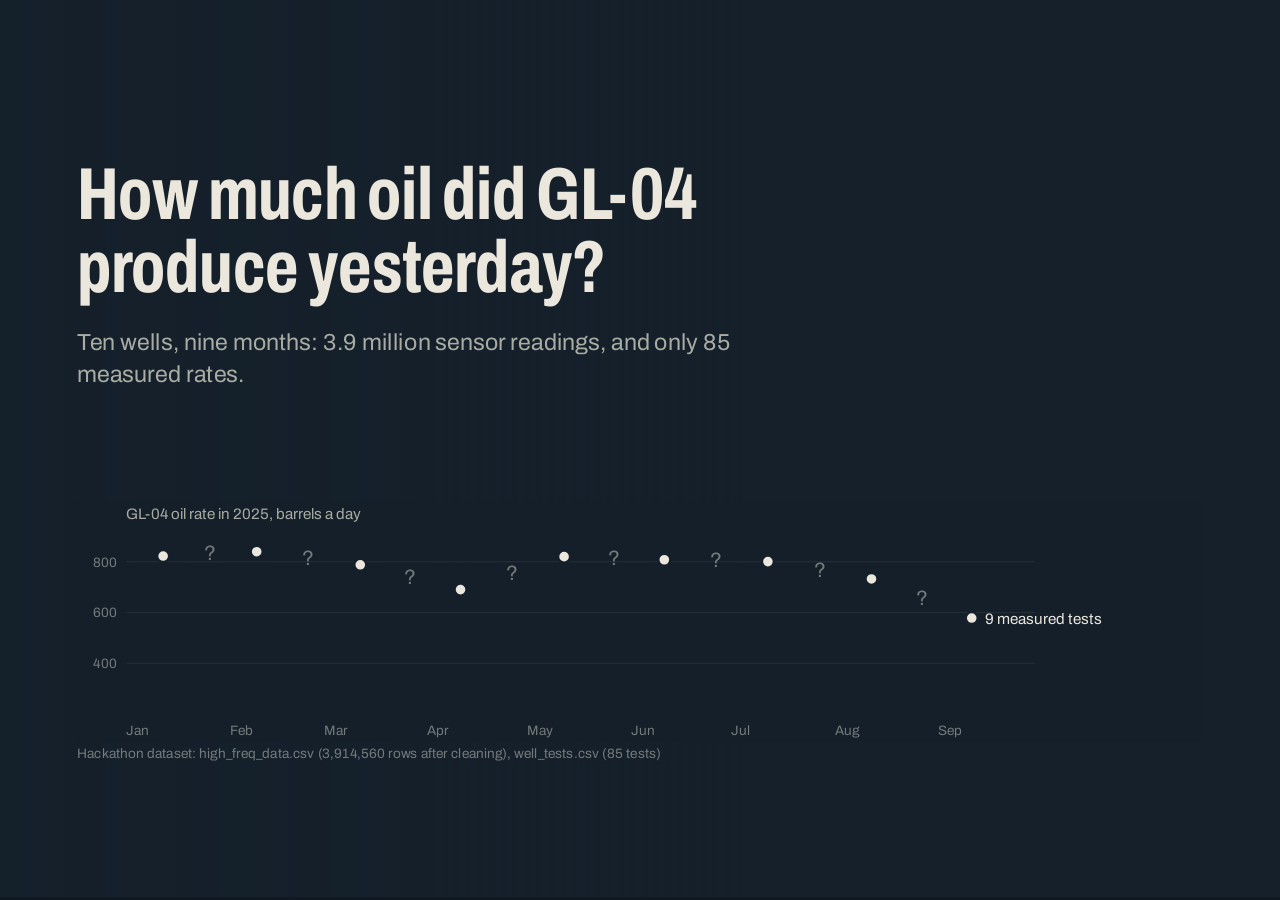
==== pitch/deck/index.html @ 537d10ae "Update pitch and deck; ignore .vscode Pitch deck (pitch/deck), speeches, research notes and PITCH.md" ====
<!doctype html>
<!--
  SOCAR Hackathon 2026 pitch deck. Run from the repo root:
    python3 -m http.server 8000 -d pitch/deck      then open http://localhost:8000
  Keys: arrows / space / clicker = next, F = fullscreen, S = speaker view (notes + timer), Esc = overview,
  R = reset the barrel counter (it starts when you leave the first slide).
  PDF for the upload: open http://localhost:8000/?print-pdf and print to PDF.
  RizzML and <angle-bracket> placeholders wait on the product name, the team and the PTA results.
-->
<html lang="en">
<head>
<meta charset="utf-8">
<meta name="viewport" content="width=device-width, initial-scale=1">
<title>RizzML – SOCAR Hackathon 2026</title>
<link rel="stylesheet" href="vendor/reveal.css">
<link rel="stylesheet" href="deck.css">
</head>
<body>
<canvas id="scene" aria-hidden="true"></canvas>
<div id="scrim" aria-hidden="true"></div>
<div id="labels" aria-hidden="true"></div>
<div id="counter" aria-hidden="true">
  <svg viewBox="0 0 24 24" class="chip"><rect x="5" y="5" width="14" height="14" rx="2"/><path d="M9 2v3M15 2v3M9 19v3M15 19v3M2 9h3M2 15h3M19 9h3M19 15h3"/></svg>
  <div><b id="rates">0</b><span id="tests"></span><small>daily well rates RizzML could compute on one PC since we started</small></div>
</div>

<div class="reveal"><div class="slides">

  <section data-cam="field" data-labels="gl04">
    <h1>How much oil did GL-04 produce yesterday?</h1>
    <p>Ten wells, nine months: 3.9 million sensor readings, and only 85 measured rates.</p>
    <svg class="trace hook-chart" data-mode="tests" viewBox="0 0 1408 300" role="img"
         aria-label="GL-04 oil rate in 2025: nine measured well tests, about a month apart"></svg>
    <p class="src">Hackathon dataset: high_freq_data.csv (3,914,560 rows after cleaning), well_tests.csv (85 tests)</p>
    <aside class="notes">0:00–0:45. Ask the question, pause. "Nobody knows." Readings vs rates; one test a month, Canada requires three for wells this size.</aside>
  </section>

  <section data-cam="well">
    <div class="col">
      <h2>What you can't see, you lose</h2>
      <p>Between tests, engineers estimate, across separate tools and spreadsheets.</p>
      <div class="readout">
        <b>1 / month</b><span>well tests here; Canada requires 3 for wells this size</span>
        <b>52%</b><span>of SOCAR's oil comes from gas-lifted wells</span>
        <b>$0.8–1.5M</b><span>for one test separator, plus $20–80k a year to run</span>
        <b>$100–250k</b><span>for one multiphase meter, plus up to 25% to install</span>
      </div>
    </div>
    <p class="src">AER Directive 017 (2026); SOCAR Annual Report 2024; Scheers et al., Shell/PDO, NSFMW 2002 (2002 dollars)</p>
    <aside class="notes">Between tests engineers estimate. More than half of SOCAR's oil is gas-lifted, and every measured rate costs time and hardware: a separator up to $1.5M, a meter $100–250k.</aside>
  </section>

  <section data-cam="cutaway" data-labels="choke valves gauge reservoir">
    <div class="col">
      <h2 class="brand-hero">RizzML</h2>
      <p class="lead">Turns the sensors SOCAR already has into a daily rate for every well, and every shut-in into a reservoir diagnosis.</p>
      <p>One browser app on SOCAR's own server. No new hardware.</p>
    </div>
    <svg class="trace solution-chart" data-mode="both" viewBox="0 0 860 300" role="img"
         aria-label="GL-04 oil rate in 2025: our daily estimate as a line through the nine measured tests"></svg>
    <aside class="notes">0:45–1:05. One sentence; the line draws itself through the test dots. Then click to the demo.</aside>
  </section>

  <section class="demo" data-scene="hide">
    <div class="demo-fallback"><p>Live demo. Start the app first: <b>streamlit run ui/app.py</b></p></div>
    <div class="demo-bar">Live demo, on the test data you gave us</div>
    <iframe class="demo-frame" hidden title="Live demo of the app"></iframe>
    <aside class="notes">1:05–3:35. Upload, Run; narrate the data-quality story during the ~60 s run. VFM view, PTA view, Horner, export. To leave: click the bar at the top of the slide, then press the right arrow.</aside>
  </section>

  <section data-scene="dim">
    <h2>Machine learning lost, physics won</h2>
    <p>Error on oil rate, each well test predicted only from earlier data (time-forward MAPE). Lower is better.</p>
    <div class="bars" role="img" aria-label="Copy last month's test 6.0%, machine learning 5.1%, our physics model 2.7%">
      <div><span class="name">Copy last month's test</span><span class="track"><i style="--v:6.00"></i></span><span class="val">6.0%</span><span></span></div>
      <div><span class="name">Machine learning, 58 features</span><span class="track"><i style="--v:5.11"></i></span><span class="val">5.1%</span><span></span></div>
      <div class="ours"><span class="name">Our physics choke model</span><span class="track"><i style="--v:2.67; --c: var(--oil)"></i></span><span class="val">2.7%</span><span></span></div>
    </div>
    <p class="law">q ∝ d<sup>2.06</sup> · ΔP<sup>0.47</sup>
      <small>Fitted from the data, never given. The textbook choke law says d² and √ΔP.</small></p>
    <p class="src">Our benchmark: 55 time-forward folds, physics lead +2.2 points (95% CI 1.1–3.4, well-cluster bootstrap); same finding in Hotvedt et al., ESWA 2022</p>
    <aside class="notes">3:35. ML with 85 labels is no better than copying last month's test. Physics about 2.5%, twice as accurate. The model rediscovered the choke law.</aside>
  </section>

  <section data-scene="dim">
    <h2>Final scores</h2>
    <div class="bars" role="img" aria-label="Error per phase: oil 2.56%, water 3.82%, gas 5.65%">
      <div class="ours"><span class="name">Oil</span><span class="track"><i style="--v:2.56; --c: var(--oil)"></i></span><span class="val">2.56%</span><span class="aux">WAPE 2.33%, R² 0.998</span></div>
      <div class="ours"><span class="name">Water</span><span class="track"><i style="--v:3.82; --c: var(--water)"></i></span><span class="val">3.82%</span><span class="aux">WAPE 3.48%, R² 0.996</span></div>
      <div class="ours"><span class="name">Gas</span><span class="track"><i style="--v:5.65; --c: var(--gas)"></i></span><span class="val">5.65%</span><span class="aux">WAPE 4.61%, R² 0.994</span></div>
    </div>
    <ul class="points">
      <li>Well tests read 2.5% high against normal days. Measured four independent ways.</li>
      <li>A well the model has never seen is flagged, not guessed.</li>
    </ul>
    <p class="src">Time-forward on 55 of 85 tests, same scale as the previous slide; routing gap from IPR, thermal ratio, thermal slope and daily-vs-test-window checks</p>
    <aside class="notes">Read the three scores. Norway (Hotvedt et al.) found the same with only well tests. Unseen wells are flagged.</aside>
  </section>

  <section data-cam="field" data-scene="dim">
    <h2>Everyone sells half</h2>
    <div class="camps">
      <div class="camp"><h3>Rates</h3>
        <ul><li>Multiphase meters</li><li>Weatherford MetaFlow</li><li>SLB with Dataiku</li></ul></div>
      <div class="bridge"><b>RizzML</b></div>
      <div class="camp right"><h3>Reservoir diagnosis</h3>
        <ul><li>KAPPA Saphir and Automate</li><li>SLB WellTest</li><li>tNavigator</li></ul></div>
    </div>
    <ul class="points" style="margin-top:44px">
      <li>We connect both, for gas-lifted wells, on the sensors you already have.</li>
      <li>SOCAR already runs KAPPA. Our daily rates are exactly the input it needs.</li>
    </ul>
    <p class="src">Vendor product pages, Nov 2026; Report.az, 26 Nov 2025 (three KAPPA products at SOCAR); research/COMPETITORS.md</p>
    <aside class="notes">4:55. About thirty products checked. Never pitch against KAPPA: complementary.</aside>
  </section>

  <section data-cam="cutaway" data-state="shut" data-labels="reservoir gauge">
    <div class="col">
      <h2>Every shut-in becomes a skin number</h2>
      <div class="readout">
        <b>Daily</b><span>rates for every well, instead of one test a month</span>
        <b>1 day</b><span>instead of 2 weeks to screen wells for skin damage (PETRONAS)</span>
        <b>1 PC</b><span>runs it, inside SOCAR's network; the data never leaves</span>
      </div>
    </div>
    <p class="src">PETRONAS stimulation screening, SPE-199253, 2020</p>
    <aside class="notes">Every shut-in becomes a skin number automatically. PETRONAS cut skin screening from two weeks to one day. One PC, data never leaves.</aside>
  </section>

  <section class="team-slide" data-cam="wide" data-scene="dim">
    <h2>Team</h2>
    <div class="people">
      <figure><img src="team/rovshan.jpg" alt="Rovshan Agayev" data-initials="RA"><figcaption><b>Rovshan Agayev</b><span class="feat">Physics Olympiad Champion</span>Has a paper on reservoir engineering</figcaption></figure>
      <figure><img src="team/faig.jpg" alt="Faig Tayibov" data-initials="FT"><figcaption><b>Faig Tayibov</b><span class="feat">2× ICPC Champion</span>Has integrated ML and computer vision into LMS systems</figcaption></figure>
      <figure><img src="team/tural.jpg" alt="Tural Gasimov" data-initials="TG"><figcaption><b>Tural Gasimov</b><span class="feat">CanSat Global Finalist</span>Has engineered military-grade simulations and software</figcaption></figure>
    </div>
    <aside class="notes">5:40. "We are RizzML." One line each, in this order.</aside>
  </section>

  <section class="finale" data-cam="wide" data-scene="dim">
    <div class="fin">
      <p class="fin-lead">What it costs to know a well's rate</p>
      <div class="cost">
        <span></span><span class="head">SOCAR today</span><span class="head ours">With RizzML</span>
        <span class="what">During this pitch</span><b><i id="fin-tests">0</i> well tests</b><b class="ours"><i id="fin-rates">0</i> daily rates</b>
        <span class="what">Time for one rate</span><b>12–24 h</b><b class="ours">0.02 s</b>
        <span class="what">Rates per well</span><b>1 a month</b><b class="ours">1 a day</b>
        <span class="what">Error between tests</span><b>6.0%</b><b class="ours">2.6%</b>
        <span class="what">Hardware per well</span><b>$100–250k</b><b class="ours">$0</b>
      </div>
      <p class="fin-save">Money saved: <b>$125–312k</b> of metering hardware per well; up to <b>$1.8B</b> if all 5,715 SOCAR wells were metered</p>
      <p class="fin-close">Now you know.</p>
    </div>
    <p class="src">Counter stopped here. Tests: 5,715 SOCAR wells (AR 2024) tested monthly; 12–24 h = hackathon test windows. Rates: 61.6 s per 2,730 well-days, raw CSV to rates, one PC. 6.0% = last test assumed to hold; 2.6% = our oil error, time-forward. Saved: meter $100–250k + up to 25% install (Scheers et al. 2002, 2002 prices).</p>
    <aside class="notes">6:00. "In these seven minutes SOCAR ran about one well test. On one PC, RizzML could have computed [right number] daily well rates. Today: a 12-to-24-hour test, once a month, 6% error, up to $250k of hardware per well. RizzML: two hundredths of a second, every day, 2.6%, no new hardware. That saves up to $300k of hardware per well; metering every SOCAR well would cost up to $1.8 billion." Then: "So: how much oil did GL-04 produce yesterday?" Pause. "Now you know. Thank you."</aside>
  </section>

  <section class="refs" data-scene="dim">
    <h2>References</h2>
    <ol>
      <li>SOCAR Annual Report 2024: 52.4% of oil from gas lift (3,921.7 kt); 5,715 operating wells.</li>
      <li>Alberta Energy Regulator, Directive 017, Sep 2026, Table 6.1: test frequency by well class.</li>
      <li>Scheers et al., "Multiphase flow metering per well: can it be justified?", Shell/PDO, NSFMW 2002.</li>
      <li>Hotvedt, Grimstad, Imsland, "Passive learning to address nonstationarity in virtual flow metering", Expert Systems with Applications, 2022 (arXiv 2202.03236).</li>
      <li>Bikmukhametov &amp; Jäschke, "First principles and machine learning virtual flow metering: a literature review", JPSE 184, 2020.</li>
      <li>PETRONAS Carigali, SPE-199253-MS, 2020: data-driven stimulation candidate screening.</li>
      <li>Report.az, 26 Nov 2025: KAPPA's software at SOCAR.</li>
      <li>Cramer et al., Shell, Oil &amp; Gas Journal, 2009: a well test covers about 1% of the time; flow is assumed constant for the rest.</li>
      <li>Our pipeline timing: ml/predict_from_raw.py, 61.6 s from raw CSVs to 2,730 daily rates on one PC.</li>
      <li>Brent $91.98/bbl, 20 Nov 2026; Azeri Light CIF $97.62/bbl, 19 Nov 2026 (Trend).</li>
      <li>Our work: notebooks/VFM_Phase1.ipynb, ml/outputs/vfm_fit_report.md, research/ in the project repository.</li>
    </ol>
    <aside class="notes">Backup. Not part of the 7 minutes.</aside>
  </section>

</div></div>

<script src="vendor/reveal.js"></script>
<script src="vendor/notes.js"></script>
<script>
  Reveal.initialize({
    width: 1600, height: 900, margin: 0, center: false, hash: true,
    controls: false, progress: true, transition: 'none', backgroundTransition: 'none',
    preloadIframes: false, plugins: [RevealNotes],
  });
  // Load the app only if it answers; otherwise the slide keeps its 'start the app' message.
  const APP = 'http://localhost:8501', demo = document.querySelector('.demo-frame');
  async function probe(slide) {
    if (!slide || !slide.classList.contains('demo')) return;
    try { await fetch(APP + '/_stcore/health', { mode: 'no-cors', cache: 'no-store' });
          if (!demo.src) demo.src = APP + '/?embed=true'; demo.hidden = false; }
    catch { demo.hidden = true; }
  }
  Reveal.on('ready', e => probe(e.currentSlide));
  Reveal.on('slidechanged', e => probe(e.currentSlide));

  // Live counter: daily well rates RizzML could compute on one PC since the presenter left slide 1,
  // from our measured 61.6 s for 2,730 well-days (raw CSV to rates); next to it, the well tests SOCAR
  // runs in the same time if its 5,715 operating wells (Annual Report 2024) are tested monthly.
  // Both stop on the cost slide, which shows the frozen numbers.
  const RATES_PER_S = 2730 / 61.6, TESTS_PER_S = 5715 * 12 / (365 * 86400);
  const calm = matchMedia('(prefers-reduced-motion: reduce)').matches;
  const $ = id => document.getElementById(id), fmt = n => Math.round(n).toLocaleString('en-US');
  const box = $('counter');
  let t0 = null, frozen = null;
  const seconds = () => frozen ?? (performance.now() - (t0 ?? 0)) / 1000;

  function showFinale() {
    if (frozen === null) frozen = seconds();                 // stop the counter here
    $('fin-tests').textContent = (frozen * TESTS_PER_S).toFixed(1);
    const target = frozen * RATES_PER_S, start = performance.now(), dur = calm ? 0 : 1600;
    const tick = now => {                                     // our number counts up
      const k = dur ? Math.min(1, (now - start) / dur) : 1;
      $('fin-rates').textContent = fmt(target * (1 - (1 - k) ** 3));
      if (k < 1) requestAnimationFrame(tick);
    };
    requestAnimationFrame(tick);
  }
  function onSlide(slide, index) {
    if (t0 === null && index > 0) { t0 = performance.now(); box.classList.add('on'); }
    box.classList.toggle('away', slide.matches('.demo, .refs, .finale'));
    if (slide.matches('.finale')) showFinale();
  }
  Reveal.on('ready', e => onSlide(e.currentSlide, e.indexh));
  Reveal.on('slidechanged', e => onSlide(e.currentSlide, e.indexh));
  Reveal.addKeyBinding({ keyCode: 82, key: 'R', description: 'Reset the counter' }, () => {
    t0 = null; frozen = null; box.classList.remove('on'); $('rates').textContent = '0'; $('tests').textContent = '';
  });
  setInterval(() => {
    if (t0 === null || frozen !== null) return;
    const t = seconds();
    $('rates').textContent = fmt(t * RATES_PER_S) + ' rates';
    $('tests').textContent = 'vs ' + (t * TESTS_PER_S).toFixed(1) + ' well tests today';
  }, 200);
  // team photos: show initials until the picture exists (team/<name>.jpg)
  for (const img of document.querySelectorAll('.people img')) {
    const fallback = () => img.replaceWith(Object.assign(document.createElement('span'), { className: 'initials', textContent: img.dataset.initials }));
    if (img.complete && !img.naturalWidth) fallback(); else img.addEventListener('error', fallback);
  }
</script>
<script type="importmap">{ "imports": { "three": "./vendor/three.module.min.js" } }</script>
<script type="module" src="scene.js"></script>
<script type="module" src="charts.js"></script>
</body>
</html>
---- pitch/deck/vendor/reveal.css ----
/**
 * reveal.js 5.2.0
 * https://revealjs.com
 * MIT licensed
 *
 * Copyright (C) 2011-2024 Hakim El Hattab, https://hakim.se
 */

.reveal .r-stretch,.reveal .stretch{max-width:none;max-height:none}.reveal pre.r-stretch code,.reveal pre.stretch code{height:100%;max-height:100%;box-sizing:border-box}.reveal .r-fit-text{display:inline-block;white-space:nowrap}.reveal .r-stack{display:grid;grid-template-rows:100%}.reveal .r-stack>*{grid-area:1/1;margin:auto}.reveal .r-hstack,.reveal .r-vstack{display:flex}.reveal .r-hstack img,.reveal .r-hstack video,.reveal .r-vstack img,.reveal .r-vstack video{min-width:0;min-height:0;object-fit:contain}.reveal .r-vstack{flex-direction:column;align-items:center;justify-content:center}.reveal .r-hstack{flex-direction:row;align-items:center;justify-content:center}.reveal .items-stretch{align-items:stretch}.reveal .items-start{align-items:flex-start}.reveal .items-center{align-items:center}.reveal .items-end{align-items:flex-end}.reveal .justify-between{justify-content:space-between}.reveal .justify-around{justify-content:space-around}.reveal .justify-start{justify-content:flex-start}.reveal .justify-center{justify-content:center}.reveal .justify-end{justify-content:flex-end}html.reveal-full-page{width:100%;height:100%;height:100vh;height:calc(var(--vh,1vh) * 100);height:100dvh;overflow:hidden}.reveal-viewport{height:100%;overflow:hidden;position:relative;line-height:1;margin:0;background-color:#fff;color:#000;--r-controls-spacing:12px;--r-overlay-header-height:40px;--r-overlay-margin:0px;--r-overlay-padding:6px;--r-overlay-gap:5px}@media screen and (max-width:1024px),(max-height:768px){.reveal-viewport{--r-overlay-header-height:26px}}.reveal-viewport:fullscreen{top:0!important;left:0!important;width:100%!important;height:100%!important;transform:none!important}.reveal .fragment{transition:all .2s ease}.reveal .fragment:not(.custom){opacity:0;visibility:hidden;will-change:opacity}.reveal .fragment.visible{opacity:1;visibility:inherit}.reveal .fragment.disabled{transition:none}.reveal .fragment.grow{opacity:1;visibility:inherit}.reveal .fragment.grow.visible{transform:scale(1.3)}.reveal .fragment.shrink{opacity:1;visibility:inherit}.reveal .fragment.shrink.visible{transform:scale(.7)}.reveal .fragment.zoom-in{transform:scale(.1)}.reveal .fragment.zoom-in.visible{transform:none}.reveal .fragment.fade-out{opacity:1;visibility:inherit}.reveal .fragment.fade-out.visible{opacity:0;visibility:hidden}.reveal .fragment.semi-fade-out{opacity:1;visibility:inherit}.reveal .fragment.semi-fade-out.visible{opacity:.5;visibility:inherit}.reveal .fragment.strike{opacity:1;visibility:inherit}.reveal .fragment.strike.visible{text-decoration:line-through}.reveal .fragment.fade-up{transform:translate(0,40px)}.reveal .fragment.fade-up.visible{transform:translate(0,0)}.reveal .fragment.fade-down{transform:translate(0,-40px)}.reveal .fragment.fade-down.visible{transform:translate(0,0)}.reveal .fragment.fade-right{transform:translate(-40px,0)}.reveal .fragment.fade-right.visible{transform:translate(0,0)}.reveal .fragment.fade-left{transform:translate(40px,0)}.reveal .fragment.fade-left.visible{transform:translate(0,0)}.reveal .fragment.current-visible,.reveal .fragment.fade-in-then-out{opacity:0;visibility:hidden}.reveal .fragment.current-visible.current-fragment,.reveal .fragment.fade-in-then-out.current-fragment{opacity:1;visibility:inherit}.reveal .fragment.fade-in-then-semi-out{opacity:0;visibility:hidden}.reveal .fragment.fade-in-then-semi-out.visible{opacity:.5;visibility:inherit}.reveal .fragment.fade-in-then-semi-out.current-fragment{opacity:1;visibility:inherit}.reveal .fragment.highlight-blue,.reveal .fragment.highlight-current-blue,.reveal .fragment.highlight-current-green,.reveal .fragment.highlight-current-red,.reveal .fragment.highlight-green,.reveal .fragment.highlight-red{opacity:1;visibility:inherit}.reveal .fragment.highlight-red.visible{color:#ff2c2d}.reveal .fragment.highlight-green.visible{color:#17ff2e}.reveal .fragment.highlight-blue.visible{color:#1b91ff}.reveal .fragment.highlight-current-red.current-fragment{color:#ff2c2d}.reveal .fragment.highlight-current-green.current-fragment{color:#17ff2e}.reveal .fragment.highlight-current-blue.current-fragment{color:#1b91ff}.reveal:after{content:"";font-style:italic}.reveal iframe{z-index:1}.reveal a{position:relative}@keyframes bounce-right{0%,10%,25%,40%,50%{transform:translateX(0)}20%{transform:translateX(10px)}30%{transform:translateX(-5px)}}@keyframes bounce-left{0%,10%,25%,40%,50%{transform:translateX(0)}20%{transform:translateX(-10px)}30%{transform:translateX(5px)}}@keyframes bounce-down{0%,10%,25%,40%,50%{transform:translateY(0)}20%{transform:translateY(10px)}30%{transform:translateY(-5px)}}.reveal .controls{display:none;position:absolute;top:auto;bottom:var(--r-controls-spacing);right:var(--r-controls-spacing);left:auto;z-index:11;color:#000;pointer-events:none;font-size:10px}.reveal .controls button{position:absolute;padding:0;background-color:transparent;border:0;outline:0;cursor:pointer;color:currentColor;transform:scale(.9999);transition:color .2s ease,opacity .2s ease,transform .2s ease;z-index:2;pointer-events:auto;font-size:inherit;visibility:hidden;opacity:0;-webkit-appearance:none;-webkit-tap-highlight-color:transparent}.reveal .controls .controls-arrow:after,.reveal .controls .controls-arrow:before{content:"";position:absolute;top:0;left:0;width:2.6em;height:.5em;border-radius:.25em;background-color:currentColor;transition:all .15s ease,background-color .8s ease;transform-origin:.2em 50%;will-change:transform}.reveal .controls .controls-arrow{position:relative;width:3.6em;height:3.6em}.reveal .controls .controls-arrow:before{transform:translateX(.5em) translateY(1.55em) rotate(45deg)}.reveal .controls .controls-arrow:after{transform:translateX(.5em) translateY(1.55em) rotate(-45deg)}.reveal .controls .controls-arrow:hover:before{transform:translateX(.5em) translateY(1.55em) rotate(40deg)}.reveal .controls .controls-arrow:hover:after{transform:translateX(.5em) translateY(1.55em) rotate(-40deg)}.reveal .controls .controls-arrow:active:before{transform:translateX(.5em) translateY(1.55em) rotate(36deg)}.reveal .controls .controls-arrow:active:after{transform:translateX(.5em) translateY(1.55em) rotate(-36deg)}.reveal .controls .navigate-left{right:6.4em;bottom:3.2em;transform:translateX(-10px)}.reveal .controls .navigate-left.highlight{animation:bounce-left 2s 50 both ease-out}.reveal .controls .navigate-right{right:0;bottom:3.2em;transform:translateX(10px)}.reveal .controls .navigate-right .controls-arrow{transform:rotate(180deg)}.reveal .controls .navigate-right.highlight{animation:bounce-right 2s 50 both ease-out}.reveal .controls .navigate-up{right:3.2em;bottom:6.4em;transform:translateY(-10px)}.reveal .controls .navigate-up .controls-arrow{transform:rotate(90deg)}.reveal .controls .navigate-down{right:3.2em;bottom:-1.4em;padding-bottom:1.4em;transform:translateY(10px)}.reveal .controls .navigate-down .controls-arrow{transform:rotate(-90deg)}.reveal .controls .navigate-down.highlight{animation:bounce-down 2s 50 both ease-out}.reveal .controls[data-controls-back-arrows=faded] .navigate-up.enabled{opacity:.3}.reveal .controls[data-controls-back-arrows=faded] .navigate-up.enabled:hover{opacity:1}.reveal .controls[data-controls-back-arrows=hidden] .navigate-up.enabled{opacity:0;visibility:hidden}.reveal .controls .enabled{visibility:visible;opacity:.9;cursor:pointer;transform:none}.reveal .controls .enabled.fragmented{opacity:.5}.reveal .controls .enabled.fragmented:hover,.reveal .controls .enabled:hover{opacity:1}.reveal:not(.rtl) .controls[data-controls-back-arrows=faded] .navigate-left.enabled{opacity:.3}.reveal:not(.rtl) .controls[data-controls-back-arrows=faded] .navigate-left.enabled:hover{opacity:1}.reveal:not(.rtl) .controls[data-controls-back-arrows=hidden] .navigate-left.enabled{opacity:0;visibility:hidden}.reveal.rtl .controls[data-controls-back-arrows=faded] .navigate-right.enabled{opacity:.3}.reveal.rtl .controls[data-controls-back-arrows=faded] .navigate-right.enabled:hover{opacity:1}.reveal.rtl .controls[data-controls-back-arrows=hidden] .navigate-right.enabled{opacity:0;visibility:hidden}.reveal[data-navigation-mode=linear].has-horizontal-slides .navigate-down,.reveal[data-navigation-mode=linear].has-horizontal-slides .navigate-up{display:none}.reveal:not(.has-vertical-slides) .controls .navigate-left,.reveal[data-navigation-mode=linear].has-horizontal-slides .navigate-left{bottom:1.4em;right:5.5em}.reveal:not(.has-vertical-slides) .controls .navigate-right,.reveal[data-navigation-mode=linear].has-horizontal-slides .navigate-right{bottom:1.4em;right:.5em}.reveal:not(.has-horizontal-slides) .controls .navigate-up{right:1.4em;bottom:5em}.reveal:not(.has-horizontal-slides) .controls .navigate-down{right:1.4em;bottom:.5em}.reveal.has-dark-background .controls{color:#fff}.reveal.has-light-background .controls{color:#000}.reveal.no-hover .controls .controls-arrow:active:before,.reveal.no-hover .controls .controls-arrow:hover:before{transform:translateX(.5em) translateY(1.55em) rotate(45deg)}.reveal.no-hover .controls .controls-arrow:active:after,.reveal.no-hover .controls .controls-arrow:hover:after{transform:translateX(.5em) translateY(1.55em) rotate(-45deg)}@media screen and (min-width:500px){.reveal-viewport{--r-controls-spacing:0.8em}.reveal .controls[data-controls-layout=edges]{top:0;right:0;bottom:0;left:0}.reveal .controls[data-controls-layout=edges] .navigate-down,.reveal .controls[data-controls-layout=edges] .navigate-left,.reveal .controls[data-controls-layout=edges] .navigate-right,.reveal .controls[data-controls-layout=edges] .navigate-up{bottom:auto;right:auto}.reveal .controls[data-controls-layout=edges] .navigate-left{top:50%;left:var(--r-controls-spacing);margin-top:-1.8em}.reveal .controls[data-controls-layout=edges] .navigate-right{top:50%;right:var(--r-controls-spacing);margin-top:-1.8em}.reveal .controls[data-controls-layout=edges] .navigate-up{top:var(--r-controls-spacing);left:50%;margin-left:-1.8em}.reveal .controls[data-controls-layout=edges] .navigate-down{bottom:calc(var(--r-controls-spacing) - 1.4em + .3em);left:50%;margin-left:-1.8em}}.reveal .progress{position:absolute;display:none;height:3px;width:100%;bottom:0;left:0;z-index:10;background-color:rgba(0,0,0,.2);color:#fff}.reveal .progress:after{content:"";display:block;position:absolute;height:10px;width:100%;top:-10px}.reveal .progress span{display:block;height:100%;width:100%;background-color:currentColor;transition:transform .8s cubic-bezier(.26,.86,.44,.985);transform-origin:0 0;transform:scaleX(0)}.reveal .slide-number{position:absolute;display:block;right:8px;bottom:8px;z-index:31;font-family:Helvetica,sans-serif;font-size:12px;line-height:1;color:#fff;background-color:rgba(0,0,0,.4);padding:5px}.reveal .slide-number a{color:currentColor}.reveal .slide-number-delimiter{margin:0 3px}.reveal{position:relative;width:100%;height:100%;overflow:hidden;touch-action:pinch-zoom}.reveal.embedded{touch-action:pan-y}.reveal.embedded.is-vertical-slide{touch-action:none}.reveal .slides{position:absolute;width:100%;height:100%;top:0;right:0;bottom:0;left:0;margin:auto;pointer-events:none;overflow:visible;z-index:1;text-align:center;perspective:600px;perspective-origin:50% 40%}.reveal .slides>section{perspective:600px}.reveal .slides>section,.reveal .slides>section>section{display:none;position:absolute;width:100%;pointer-events:auto;z-index:10;transform-style:flat;transition:transform-origin .8s cubic-bezier(.26,.86,.44,.985),transform .8s cubic-bezier(.26,.86,.44,.985),visibility .8s cubic-bezier(.26,.86,.44,.985),opacity .8s cubic-bezier(.26,.86,.44,.985)}.reveal[data-transition-speed=fast] .slides section{transition-duration:.4s}.reveal[data-transition-speed=slow] .slides section{transition-duration:1.2s}.reveal .slides section[data-transition-speed=fast]{transition-duration:.4s}.reveal .slides section[data-transition-speed=slow]{transition-duration:1.2s}.reveal .slides>section.stack{padding-top:0;padding-bottom:0;pointer-events:none;height:100%}.reveal .slides>section.present,.reveal .slides>section>section.present{display:block;z-index:11;opacity:1}.reveal .slides>section:empty,.reveal .slides>section>section:empty,.reveal .slides>section>section[data-background-interactive],.reveal .slides>section[data-background-interactive]{pointer-events:none}.reveal.center,.reveal.center .slides,.reveal.center .slides section{min-height:0!important}.reveal .slides>section:not(.present),.reveal .slides>section>section:not(.present){pointer-events:none}.reveal.overview .slides>section,.reveal.overview .slides>section>section{pointer-events:auto}.reveal .slides>section.future,.reveal .slides>section.future>section,.reveal .slides>section.past,.reveal .slides>section.past>section,.reveal .slides>section>section.future,.reveal .slides>section>section.past{opacity:0}.reveal .slides>section[data-transition=slide].past,.reveal .slides>section[data-transition~=slide-out].past,.reveal.slide .slides>section:not([data-transition]).past{transform:translate(-150%,0)}.reveal .slides>section[data-transition=slide].future,.reveal .slides>section[data-transition~=slide-in].future,.reveal.slide .slides>section:not([data-transition]).future{transform:translate(150%,0)}.reveal .slides>section>section[data-transition=slide].past,.reveal .slides>section>section[data-transition~=slide-out].past,.reveal.slide .slides>section>section:not([data-transition]).past{transform:translate(0,-150%)}.reveal .slides>section>section[data-transition=slide].future,.reveal .slides>section>section[data-transition~=slide-in].future,.reveal.slide .slides>section>section:not([data-transition]).future{transform:translate(0,150%)}.reveal .slides>section[data-transition=linear].past,.reveal .slides>section[data-transition~=linear-out].past,.reveal.linear .slides>section:not([data-transition]).past{transform:translate(-150%,0)}.reveal .slides>section[data-transition=linear].future,.reveal .slides>section[data-transition~=linear-in].future,.reveal.linear .slides>section:not([data-transition]).future{transform:translate(150%,0)}.reveal .slides>section>section[data-transition=linear].past,.reveal .slides>section>section[data-transition~=linear-out].past,.reveal.linear .slides>section>section:not([data-transition]).past{transform:translate(0,-150%)}.reveal .slides>section>section[data-transition=linear].future,.reveal .slides>section>section[data-transition~=linear-in].future,.reveal.linear .slides>section>section:not([data-transition]).future{transform:translate(0,150%)}.reveal .slides section[data-transition=default].stack,.reveal.default .slides section.stack{transform-style:preserve-3d}.reveal .slides>section[data-transition=default].past,.reveal .slides>section[data-transition~=default-out].past,.reveal.default .slides>section:not([data-transition]).past{transform:translate3d(-100%,0,0) rotateY(-90deg) translate3d(-100%,0,0)}.reveal .slides>section[data-transition=default].future,.reveal .slides>section[data-transition~=default-in].future,.reveal.default .slides>section:not([data-transition]).future{transform:translate3d(100%,0,0) rotateY(90deg) translate3d(100%,0,0)}.reveal .slides>section>section[data-transition=default].past,.reveal .slides>section>section[data-transition~=default-out].past,.reveal.default .slides>section>section:not([data-transition]).past{transform:translate3d(0,-300px,0) rotateX(70deg) translate3d(0,-300px,0)}.reveal .slides>section>section[data-transition=default].future,.reveal .slides>section>section[data-transition~=default-in].future,.reveal.default .slides>section>section:not([data-transition]).future{transform:translate3d(0,300px,0) rotateX(-70deg) translate3d(0,300px,0)}.reveal .slides section[data-transition=convex].stack,.reveal.convex .slides section.stack{transform-style:preserve-3d}.reveal .slides>section[data-transition=convex].past,.reveal .slides>section[data-transition~=convex-out].past,.reveal.convex .slides>section:not([data-transition]).past{transform:translate3d(-100%,0,0) rotateY(-90deg) translate3d(-100%,0,0)}.reveal .slides>section[data-transition=convex].future,.reveal .slides>section[data-transition~=convex-in].future,.reveal.convex .slides>section:not([data-transition]).future{transform:translate3d(100%,0,0) rotateY(90deg) translate3d(100%,0,0)}.reveal .slides>section>section[data-transition=convex].past,.reveal .slides>section>section[data-transition~=convex-out].past,.reveal.convex .slides>section>section:not([data-transition]).past{transform:translate3d(0,-300px,0) rotateX(70deg) translate3d(0,-300px,0)}.reveal .slides>section>section[data-transition=convex].future,.reveal .slides>section>section[data-transition~=convex-in].future,.reveal.convex .slides>section>section:not([data-transition]).future{transform:translate3d(0,300px,0) rotateX(-70deg) translate3d(0,300px,0)}.reveal .slides section[data-transition=concave].stack,.reveal.concave .slides section.stack{transform-style:preserve-3d}.reveal .slides>section[data-transition=concave].past,.reveal .slides>section[data-transition~=concave-out].past,.reveal.concave .slides>section:not([data-transition]).past{transform:translate3d(-100%,0,0) rotateY(90deg) translate3d(-100%,0,0)}.reveal .slides>section[data-transition=concave].future,.reveal .slides>section[data-transition~=concave-in].future,.reveal.concave .slides>section:not([data-transition]).future{transform:translate3d(100%,0,0) rotateY(-90deg) translate3d(100%,0,0)}.reveal .slides>section>section[data-transition=concave].past,.reveal .slides>section>section[data-transition~=concave-out].past,.reveal.concave .slides>section>section:not([data-transition]).past{transform:translate3d(0,-80%,0) rotateX(-70deg) translate3d(0,-80%,0)}.reveal .slides>section>section[data-transition=concave].future,.reveal .slides>section>section[data-transition~=concave-in].future,.reveal.concave .slides>section>section:not([data-transition]).future{transform:translate3d(0,80%,0) rotateX(70deg) translate3d(0,80%,0)}.reveal .slides section[data-transition=zoom],.reveal.zoom .slides section:not([data-transition]){transition-timing-function:ease}.reveal .slides>section[data-transition=zoom].past,.reveal .slides>section[data-transition~=zoom-out].past,.reveal.zoom .slides>section:not([data-transition]).past{visibility:hidden;transform:scale(16)}.reveal .slides>section[data-transition=zoom].future,.reveal .slides>section[data-transition~=zoom-in].future,.reveal.zoom .slides>section:not([data-transition]).future{visibility:hidden;transform:scale(.2)}.reveal .slides>section>section[data-transition=zoom].past,.reveal .slides>section>section[data-transition~=zoom-out].past,.reveal.zoom .slides>section>section:not([data-transition]).past{transform:scale(16)}.reveal .slides>section>section[data-transition=zoom].future,.reveal .slides>section>section[data-transition~=zoom-in].future,.reveal.zoom .slides>section>section:not([data-transition]).future{transform:scale(.2)}.reveal.cube .slides{perspective:1300px}.reveal.cube .slides section{padding:30px;min-height:700px;backface-visibility:hidden;box-sizing:border-box;transform-style:preserve-3d}.reveal.center.cube .slides section{min-height:0}.reveal.cube .slides section:not(.stack):before{content:"";position:absolute;display:block;width:100%;height:100%;left:0;top:0;background:rgba(0,0,0,.1);border-radius:4px;transform:translateZ(-20px)}.reveal.cube .slides section:not(.stack):after{content:"";position:absolute;display:block;width:90%;height:30px;left:5%;bottom:0;background:0 0;z-index:1;border-radius:4px;box-shadow:0 95px 25px rgba(0,0,0,.2);transform:translateZ(-90px) rotateX(65deg)}.reveal.cube .slides>section.stack{padding:0;background:0 0}.reveal.cube .slides>section.past{transform-origin:100% 0;transform:translate3d(-100%,0,0) rotateY(-90deg)}.reveal.cube .slides>section.future{transform-origin:0 0;transform:translate3d(100%,0,0) rotateY(90deg)}.reveal.cube .slides>section>section.past{transform-origin:0 100%;transform:translate3d(0,-100%,0) rotateX(90deg)}.reveal.cube .slides>section>section.future{transform-origin:0 0;transform:translate3d(0,100%,0) rotateX(-90deg)}.reveal.page .slides{perspective-origin:0 50%;perspective:3000px}.reveal.page .slides section{padding:30px;min-height:700px;box-sizing:border-box;transform-style:preserve-3d}.reveal.page .slides section.past{z-index:12}.reveal.page .slides section:not(.stack):before{content:"";position:absolute;display:block;width:100%;height:100%;left:0;top:0;background:rgba(0,0,0,.1);transform:translateZ(-20px)}.reveal.page .slides section:not(.stack):after{content:"";position:absolute;display:block;width:90%;height:30px;left:5%;bottom:0;background:0 0;z-index:1;border-radius:4px;box-shadow:0 95px 25px rgba(0,0,0,.2);transform:translateZ(-90px) rotateX(65deg)}.reveal.page .slides>section.stack{padding:0;background:0 0}.reveal.page .slides>section.past{transform-origin:0 0;transform:translate3d(-40%,0,0) rotateY(-80deg)}.reveal.page .slides>section.future{transform-origin:100% 0;transform:translate3d(0,0,0)}.reveal.page .slides>section>section.past{transform-origin:0 0;transform:translate3d(0,-40%,0) rotateX(80deg)}.reveal.page .slides>section>section.future{transform-origin:0 100%;transform:translate3d(0,0,0)}.reveal .slides section[data-transition=fade],.reveal.fade .slides section:not([data-transition]),.reveal.fade .slides>section>section:not([data-transition]){transform:none;transition:opacity .5s}.reveal.fade.overview .slides section,.reveal.fade.overview .slides>section>section{transition:none}.reveal .slides section[data-transition=none],.reveal.none .slides section:not([data-transition]){transform:none;transition:none}.reveal .pause-overlay{position:absolute;top:0;left:0;width:100%;height:100%;background:#000;visibility:hidden;opacity:0;z-index:100;transition:all 1s ease}.reveal .pause-overlay .resume-button{position:absolute;bottom:20px;right:20px;color:#ccc;border-radius:2px;padding:6px 14px;border:2px solid #ccc;font-size:16px;background:0 0;cursor:pointer}.reveal .pause-overlay .resume-button:hover{color:#fff;border-color:#fff}.reveal.paused .pause-overlay{visibility:visible;opacity:1}.reveal .no-transition,.reveal .no-transition *,.reveal .slides.disable-slide-transitions section{transition:none!important}.reveal .slides.disable-slide-transitions section{transform:none!important}.reveal .backgrounds{position:absolute;width:100%;height:100%;top:0;left:0;perspective:600px}.reveal .slide-background{display:none;position:absolute;width:100%;height:100%;opacity:0;visibility:hidden;overflow:hidden;background-color:rgba(0,0,0,0);transition:all .8s cubic-bezier(.26,.86,.44,.985)}.reveal .slide-background-content{position:absolute;width:100%;height:100%;background-position:50% 50%;background-repeat:no-repeat;background-size:cover}.reveal .slide-background.stack{display:block}.reveal .slide-background.present{opacity:1;visibility:visible;z-index:2}.print-pdf .reveal .slide-background{opacity:1!important;visibility:visible!important}.reveal .slide-background video{position:absolute;width:100%;height:100%;max-width:none;max-height:none;top:0;left:0;object-fit:cover}.reveal .slide-background[data-background-size=contain] video{object-fit:contain}.reveal>.backgrounds .slide-background[data-background-transition=none],.reveal[data-background-transition=none]>.backgrounds .slide-background:not([data-background-transition]){transition:none}.reveal>.backgrounds .slide-background[data-background-transition=slide],.reveal[data-background-transition=slide]>.backgrounds .slide-background:not([data-background-transition]){opacity:1}.reveal>.backgrounds .slide-background.past[data-background-transition=slide],.reveal[data-background-transition=slide]>.backgrounds .slide-background.past:not([data-background-transition]){transform:translate(-100%,0)}.reveal>.backgrounds .slide-background.future[data-background-transition=slide],.reveal[data-background-transition=slide]>.backgrounds .slide-background.future:not([data-background-transition]){transform:translate(100%,0)}.reveal>.backgrounds .slide-background>.slide-background.past[data-background-transition=slide],.reveal[data-background-transition=slide]>.backgrounds .slide-background>.slide-background.past:not([data-background-transition]){transform:translate(0,-100%)}.reveal>.backgrounds .slide-background>.slide-background.future[data-background-transition=slide],.reveal[data-background-transition=slide]>.backgrounds .slide-background>.slide-background.future:not([data-background-transition]){transform:translate(0,100%)}.reveal>.backgrounds .slide-background.past[data-background-transition=convex],.reveal[data-background-transition=convex]>.backgrounds .slide-background.past:not([data-background-transition]){opacity:0;transform:translate3d(-100%,0,0) rotateY(-90deg) translate3d(-100%,0,0)}.reveal>.backgrounds .slide-background.future[data-background-transition=convex],.reveal[data-background-transition=convex]>.backgrounds .slide-background.future:not([data-background-transition]){opacity:0;transform:translate3d(100%,0,0) rotateY(90deg) translate3d(100%,0,0)}.reveal>.backgrounds .slide-background>.slide-background.past[data-background-transition=convex],.reveal[data-background-transition=convex]>.backgrounds .slide-background>.slide-background.past:not([data-background-transition]){opacity:0;transform:translate3d(0,-100%,0) rotateX(90deg) translate3d(0,-100%,0)}.reveal>.backgrounds .slide-background>.slide-background.future[data-background-transition=convex],.reveal[data-background-transition=convex]>.backgrounds .slide-background>.slide-background.future:not([data-background-transition]){opacity:0;transform:translate3d(0,100%,0) rotateX(-90deg) translate3d(0,100%,0)}.reveal>.backgrounds .slide-background.past[data-background-transition=concave],.reveal[data-background-transition=concave]>.backgrounds .slide-background.past:not([data-background-transition]){opacity:0;transform:translate3d(-100%,0,0) rotateY(90deg) translate3d(-100%,0,0)}.reveal>.backgrounds .slide-background.future[data-background-transition=concave],.reveal[data-background-transition=concave]>.backgrounds .slide-background.future:not([data-background-transition]){opacity:0;transform:translate3d(100%,0,0) rotateY(-90deg) translate3d(100%,0,0)}.reveal>.backgrounds .slide-background>.slide-background.past[data-background-transition=concave],.reveal[data-background-transition=concave]>.backgrounds .slide-background>.slide-background.past:not([data-background-transition]){opacity:0;transform:translate3d(0,-100%,0) rotateX(-90deg) translate3d(0,-100%,0)}.reveal>.backgrounds .slide-background>.slide-background.future[data-background-transition=concave],.reveal[data-background-transition=concave]>.backgrounds .slide-background>.slide-background.future:not([data-background-transition]){opacity:0;transform:translate3d(0,100%,0) rotateX(90deg) translate3d(0,100%,0)}.reveal>.backgrounds .slide-background[data-background-transition=zoom],.reveal[data-background-transition=zoom]>.backgrounds .slide-background:not([data-background-transition]){transition-timing-function:ease}.reveal>.backgrounds .slide-background.past[data-background-transition=zoom],.reveal[data-background-transition=zoom]>.backgrounds .slide-background.past:not([data-background-transition]){opacity:0;visibility:hidden;transform:scale(16)}.reveal>.backgrounds .slide-background.future[data-background-transition=zoom],.reveal[data-background-transition=zoom]>.backgrounds .slide-background.future:not([data-background-transition]){opacity:0;visibility:hidden;transform:scale(.2)}.reveal>.backgrounds .slide-background>.slide-background.past[data-background-transition=zoom],.reveal[data-background-transition=zoom]>.backgrounds .slide-background>.slide-background.past:not([data-background-transition]){opacity:0;visibility:hidden;transform:scale(16)}.reveal>.backgrounds .slide-background>.slide-background.future[data-background-transition=zoom],.reveal[data-background-transition=zoom]>.backgrounds .slide-background>.slide-background.future:not([data-background-transition]){opacity:0;visibility:hidden;transform:scale(.2)}.reveal[data-transition-speed=fast]>.backgrounds .slide-background{transition-duration:.4s}.reveal[data-transition-speed=slow]>.backgrounds .slide-background{transition-duration:1.2s}.reveal [data-auto-animate-target^=unmatched]{will-change:opacity}.reveal section[data-auto-animate]:not(.stack):not([data-auto-animate=running]) [data-auto-animate-target^=unmatched]{opacity:0}.reveal.overview{perspective-origin:50% 50%;perspective:700px}.reveal.overview .slides section{height:100%;top:0!important;opacity:1!important;overflow:hidden;visibility:visible!important;cursor:pointer;box-sizing:border-box}.reveal.overview .slides section.present,.reveal.overview .slides section:hover{outline:10px solid rgba(150,150,150,.4);outline-offset:10px}.reveal.overview .slides section .fragment{opacity:1;transition:none}.reveal.overview .slides section:after,.reveal.overview .slides section:before{display:none!important}.reveal.overview .slides>section.stack{padding:0;top:0!important;background:0 0;outline:0;overflow:visible}.reveal.overview .backgrounds{perspective:inherit}.reveal.overview .backgrounds .slide-background{opacity:1;visibility:visible;outline:10px solid rgba(150,150,150,.1);outline-offset:10px}.reveal.overview .backgrounds .slide-background.stack{overflow:visible}.reveal.overview .slides section,.reveal.overview-deactivating .slides section{transition:none}.reveal.overview .backgrounds .slide-background,.reveal.overview-deactivating .backgrounds .slide-background{transition:none}.reveal.rtl .slides,.reveal.rtl .slides h1,.reveal.rtl .slides h2,.reveal.rtl .slides h3,.reveal.rtl .slides h4,.reveal.rtl .slides h5,.reveal.rtl .slides h6{direction:rtl;font-family:sans-serif}.reveal.rtl code,.reveal.rtl pre{direction:ltr}.reveal.rtl ol,.reveal.rtl ul{text-align:right}.reveal.rtl .progress span{transform-origin:100% 0}.reveal.has-parallax-background .backgrounds{transition:all .8s ease}.reveal.has-parallax-background[data-transition-speed=fast] .backgrounds{transition-duration:.4s}.reveal.has-parallax-background[data-transition-speed=slow] .backgrounds{transition-duration:1.2s}@keyframes fade-in{from{opacity:0}to{opacity:1}}@keyframes scale-up{from{transform:scale(.95)}to{transform:scale(1)}}.reveal [data-preview-image],.reveal [data-preview-link]:not(a):not([data-preview-link=false]),.reveal [data-preview-video]{cursor:zoom-in}.r-overlay{position:absolute;top:var(--r-overlay-margin);right:var(--r-overlay-margin);bottom:var(--r-overlay-margin);left:var(--r-overlay-margin);border-radius:min(var(--r-overlay-margin),6px);z-index:99;background:rgba(0,0,0,.95);-webkit-backdrop-filter:blur(10px);backdrop-filter:blur(10px);transition:all .3s ease;color:#fff;animation:fade-in .3s ease;font-family:ui-sans-serif,system-ui,-apple-system,Helvetica,sans-serif}.r-overlay-viewport{position:absolute;top:var(--r-overlay-padding);right:var(--r-overlay-padding);bottom:var(--r-overlay-padding);left:var(--r-overlay-padding);gap:var(--r-overlay-gap);display:flex;flex-direction:column}.r-overlay-header{display:flex;z-index:2;box-sizing:border-box;align-items:center;justify-content:flex-end;height:var(--r-overlay-header-height);gap:6px}.r-overlay-header .r-overlay-button{all:unset;display:flex;align-items:center;justify-content:center;min-width:var(--r-overlay-header-height);min-height:var(--r-overlay-header-height);padding:0 calc(var(--r-overlay-header-height)/ 4);opacity:1;border-radius:6px;font-size:18px;gap:8px;cursor:pointer;box-sizing:border-box}.r-overlay-header .r-overlay-button:hover{opacity:1;background-color:rgba(255,255,255,.15)}.r-overlay-header .icon{display:inline-block;width:20px;height:20px;background-position:50% 50%;background-size:100%;background-repeat:no-repeat}.r-overlay-close .icon{background-image:url([data-uri])}.r-overlay-external .icon{background-image:url([data-uri])}.r-overlay-content{position:relative;display:grid;place-items:center;border-radius:6px;overflow:hidden;flex-grow:1;background-color:rgba(20,20,20,.8);animation:scale-up .5s cubic-bezier(.26,.86,.44,.985)}.r-overlay-spinner{position:absolute;display:block;top:50%;left:50%;width:32px;height:32px;margin:-16px 0 0 -16px;z-index:10;background-image:url([data-uri]%2F%2F%2F6%2Bvr8nJybW1tcDAwOjo6Nvb26ioqKOjo7Ozs%2FLy8vz8%2FAAAAAAAAAAAACH%2FC05FVFNDQVBFMi4wAwEAAAAh%2FhpDcmVhdGVkIHdpdGggYWpheGxvYWQuaW5mbwAh%[base64]%2FV%2FnmOM82XiHRLYKhKP1oZmADdEAAAh%2BQQJCgAAACwAAAAAIAAgAAAE6hDISWlZpOrNp1lGNRSdRpDUolIGw5RUYhhHukqFu8DsrEyqnWThGvAmhVlteBvojpTDDBUEIFwMFBRAmBkSgOrBFZogCASwBDEY%2FCZSg7GSE0gSCjQBMVG023xWBhklAnoEdhQEfyNqMIcKjhRsjEdnezB%2BA4k8gTwJhFuiW4dokXiloUepBAp5qaKpp6%2BHo7aWW54wl7obvEe0kRuoplCGepwSx2jJvqHEmGt6whJpGpfJCHmOoNHKaHx61WiSR92E4lbFoq%2BB6QDtuetcaBPnW6%2BO7wDHpIiK9SaVK5GgV543tzjgGcghAgAh%[base64]%2B%2BG%2Bw48edZPK%2BM6hLJpQg484enXIdQFSS1u6UhksENEQAAIfkECQoAAAAsAAAAACAAIAAABOcQyEmpGKLqzWcZRVUQnZYg1aBSh2GUVEIQ2aQOE%2BG%2BcD4ntpWkZQj1JIiZIogDFFyHI0UxQwFugMSOFIPJftfVAEoZLBbcLEFhlQiqGp1Vd140AUklUN3eCA51C1EWMzMCezCBBmkxVIVHBWd3HHl9JQOIJSdSnJ0TDKChCwUJjoWMPaGqDKannasMo6WnM562R5YluZRwur0wpgqZE7NKUm%2BFNRPIhjBJxKZteWuIBMN4zRMIVIhffcgojwCF117i4nlLnY5ztRLsnOk%2BaV%2BoJY7V7m76PdkS4trKcdg0Zc0tTcKkRAAAIfkECQoAAAAsAAAAACAAIAAABO4QyEkpKqjqzScpRaVkXZWQEximw1BSCUEIlDohrft6cpKCk5xid5MNJTaAIkekKGQkWyKHkvhKsR7ARmitkAYDYRIbUQRQjWBwJRzChi9CRlBcY1UN4g0%[base64]%[base64]%2BE71SRQeyqUToLA7VxF0JDyIQh%2FMVVPMt1ECZlfcjZJ9mIKoaTl1MRIl5o4CUKXOwmyrCInCKqcWtvadL2SYhyASyNDJ0uIiRMDjI0Fd30%2FiI2UA5GSS5UDj2l6NoqgOgN4gksEBgYFf0FDqKgHnyZ9OX8HrgYHdHpcHQULXAS2qKpENRg7eAMLC7kTBaixUYFkKAzWAAnLC7FLVxLWDBLKCwaKTULgEwbLA4hJtOkSBNqITT3xEgfLpBtzE%2FjiuL04RGEBgwWhShRgQExHBAAh%2BQQJCgAAACwAAAAAIAAgAAAE7xDISWlSqerNpyJKhWRdlSAVoVLCWk6JKlAqAavhO9UkUHsqlE6CwO1cRdCQ8iEIfzFVTzLdRAmZX3I2SfZiCqGk5dTESJeaOAlClzsJsqwiJwiqnFrb2nS9kmIcgEsjQydLiIlHehhpejaIjzh9eomSjZR%[base64]%2BE71SRQeyqUToLA7VxF0JDyIQh%[base64]%2BE71SRQeyqUToLA7VxF0JDyIQh%2FMVVPMt1ECZlfcjZJ9mIKoaTl1MRIl5o4CUKXOwmyrCInCKqcWtvadL2SYhyASyNDJ0uIiUd6GAULDJCRiXo1CpGXDJOUjY%2BYip9DhToJA4RBLwMLCwVDfRgbBAaqqoZ1XBMHswsHtxtFaH1iqaoGNgAIxRpbFAgfPQSqpbgGBqUD1wBXeCYp1AYZ19JJOYgH1KwA4UBvQwXUBxPqVD9L3sbp2BNk2xvvFPJd%2BMFCN6HAAIKgNggY0KtEBAAh%[base64]%2BvsYMDAzZQPC9VCNkDWUhGkuE5PxJNwiUK4UfLzOlD4WvzAHaoG9nxPi5d%2BjYUqfAhhykOFwJWiAAAIfkECQoAAAAsAAAAACAAIAAABPAQyElpUqnqzaciSoVkXVUMFaFSwlpOCcMYlErAavhOMnNLNo8KsZsMZItJEIDIFSkLGQoQTNhIsFehRww2CQLKF0tYGKYSg%2BygsZIuNqJksKgbfgIGepNo2cIUB3V1B3IvNiBYNQaDSTtfhhx0CwVPI0UJe0%2Bbm4g5VgcGoqOcnjmjqDSdnhgEoamcsZuXO1aWQy8KAwOAuTYYGwi7w5h%2BKr0SJ8MFihpNbx%2B4Erq7BYBuzsdiH1jCAzoSfl0rVirNbRXlBBlLX%2BBP0XJLAPGzTkAuAOqb0WT5AH7OcdCm5B8TgRwSRKIHQtaLCwg1RAAAOwAAAAAAAAAAAA%3D%3D);visibility:hidden;opacity:0}.r-overlay-preview .r-overlay-content iframe{width:100%;height:100%;max-width:100%;max-height:100%;border:0;opacity:0;visibility:hidden;transition:all .3s ease}.r-overlay-preview[data-state=loaded] iframe{opacity:1;visibility:visible}.r-overlay-preview .r-overlay-content img,.r-overlay-preview .r-overlay-content video{position:absolute;max-width:100%;max-height:100%;width:100%;height:100%;margin:0;object-fit:scale-down}.r-overlay-preview[data-preview-fit=none] img,.r-overlay-preview[data-preview-fit=none] video{object-fit:none}.r-overlay-preview[data-preview-fit=scale-down] img,.r-overlay-preview[data-preview-fit=scale-down] video{object-fit:scale-down}.r-overlay-preview[data-preview-fit=contain] img,.r-overlay-preview[data-preview-fit=contain] video{object-fit:contain}.r-overlay-preview[data-preview-fit=cover] img,.r-overlay-preview[data-preview-fit=cover] video{object-fit:cover}.r-overlay-preview[data-state=loaded] .r-overlay-content-inner{position:absolute;z-index:-1;left:0;top:45%;width:100%;text-align:center;letter-spacing:normal}.r-overlay-preview .r-overlay-error{font-size:18px;color:orange}.r-overlay-preview .x-frame-error{opacity:0;transition:opacity .3s ease .3s}.r-overlay-preview[data-state=loaded] .x-frame-error{opacity:1}.r-overlay-preview[data-state=loading] .r-overlay-spinner{opacity:.6;visibility:visible}.r-overlay-help .r-overlay-content{overflow:auto}.r-overlay-help-content{max-width:560px;padding:20px 0;margin:auto;text-align:center;letter-spacing:normal}.r-overlay-help-content .title{font-size:20px;margin-top:0}.r-overlay-help .r-overlay-help-content table{border:1px solid #fff;border-collapse:collapse;font-size:16px;text-align:left}.r-overlay-help .r-overlay-help-content table td,.r-overlay-help .r-overlay-help-content table th{width:240px;padding:14px;border:1px solid #fff;vertical-align:middle}.r-overlay-help .r-overlay-help-content table th{padding-top:20px;padding-bottom:20px}.reveal .playback{position:absolute;left:15px;bottom:20px;z-index:30;cursor:pointer;transition:all .4s ease;-webkit-tap-highlight-color:transparent}.reveal.overview .playback{opacity:0;visibility:hidden}.reveal .hljs{min-height:100%}.reveal .hljs table{margin:initial}.reveal .hljs-ln-code,.reveal .hljs-ln-numbers{padding:0;border:0}.reveal .hljs-ln-numbers{opacity:.6;padding-right:.75em;text-align:right;vertical-align:top}.reveal .hljs.has-highlights tr:not(.highlight-line){opacity:.4}.reveal .hljs.has-highlights.fragment{transition:all .2s ease}.reveal .hljs:not(:first-child).fragment{position:absolute;top:0;left:0;width:100%;box-sizing:border-box}.reveal pre[data-auto-animate-target]{overflow:hidden}.reveal pre[data-auto-animate-target] code{height:100%}.reveal .roll{display:inline-block;line-height:1.2;overflow:hidden;vertical-align:top;perspective:400px;perspective-origin:50% 50%}.reveal .roll:hover{background:0 0;text-shadow:none}.reveal .roll span{display:block;position:relative;padding:0 2px;pointer-events:none;transition:all .4s ease;transform-origin:50% 0;transform-style:preserve-3d;backface-visibility:hidden}.reveal .roll:hover span{background:rgba(0,0,0,.5);transform:translate3d(0,0,-45px) rotateX(90deg)}.reveal .roll span:after{content:attr(data-title);display:block;position:absolute;left:0;top:0;padding:0 2px;backface-visibility:hidden;transform-origin:50% 0;transform:translate3d(0,110%,0) rotateX(-90deg)}.reveal aside.notes{display:none}.reveal .speaker-notes{display:none;position:absolute;width:33.3333333333%;height:100%;top:0;left:100%;padding:14px 18px 14px 18px;z-index:1;font-size:18px;line-height:1.4;border:1px solid rgba(0,0,0,.05);color:#222;background-color:#f5f5f5;overflow:auto;box-sizing:border-box;text-align:left;font-family:Helvetica,sans-serif;-webkit-overflow-scrolling:touch}.reveal .speaker-notes .notes-placeholder{color:#ccc;font-style:italic}.reveal .speaker-notes:focus{outline:0}.reveal .speaker-notes:before{content:"Speaker notes";display:block;margin-bottom:10px;opacity:.5}.reveal.show-notes{max-width:75%;overflow:visible}.reveal.show-notes .speaker-notes{display:block}@media screen and (min-width:1600px){.reveal .speaker-notes{font-size:20px}}@media screen and (max-width:1024px){.reveal.show-notes{border-left:0;max-width:none;max-height:70%;max-height:70vh;overflow:visible}.reveal.show-notes .speaker-notes{top:100%;left:0;width:100%;height:30vh;border:0}}@media screen and (max-width:600px){.reveal.show-notes{max-height:60%;max-height:60vh}.reveal.show-notes .speaker-notes{top:100%;height:40vh}.reveal .speaker-notes{font-size:14px}}.reveal .jump-to-slide{position:absolute;top:15px;left:15px;z-index:30;font-size:32px;-webkit-tap-highlight-color:transparent}.reveal .jump-to-slide-input{background:0 0;padding:8px;font-size:inherit;color:currentColor;border:0}.reveal .jump-to-slide-input::placeholder{color:currentColor;opacity:.5}.reveal.has-dark-background .jump-to-slide-input{color:#fff}.reveal.has-light-background .jump-to-slide-input{color:#222}.reveal .jump-to-slide-input:focus{outline:0}.zoomed .reveal *,.zoomed .reveal :after,.zoomed .reveal :before{backface-visibility:visible!important}.zoomed .reveal .controls,.zoomed .reveal .progress{opacity:0}.zoomed .reveal .roll span{background:0 0}.zoomed .reveal .roll span:after{visibility:hidden}.reveal-viewport.loading-scroll-mode{visibility:hidden}.reveal-viewport.reveal-scroll{margin:0 auto;overflow:auto;overflow-x:hidden;overflow-y:auto;z-index:1;--r-scrollbar-width:7px;--r-scrollbar-trigger-size:5px;--r-controls-spacing:8px}@media screen and (max-width:500px){.reveal-viewport.reveal-scroll{--r-scrollbar-width:3px;--r-scrollbar-trigger-size:3px}}.reveal-viewport.reveal-scroll .backgrounds,.reveal-viewport.reveal-scroll .controls,.reveal-viewport.reveal-scroll .playback,.reveal-viewport.reveal-scroll .progress,.reveal-viewport.reveal-scroll .slide-number,.reveal-viewport.reveal-scroll .speaker-notes{display:none!important}.reveal-viewport.reveal-scroll .pause-overlay,.reveal-viewport.reveal-scroll .r-overlay{position:fixed}.reveal-viewport.reveal-scroll .reveal{overflow:visible;touch-action:manipulation}.reveal-viewport.reveal-scroll .slides{position:static;pointer-events:initial;left:auto;top:auto;width:100%!important;margin:0;padding:0;overflow:visible;display:block;perspective:none;perspective-origin:50% 50%}.reveal-viewport.reveal-scroll .scroll-page{position:relative;width:100%;height:calc(var(--page-height) + var(--page-scroll-padding));z-index:1;overflow:visible}.reveal-viewport.reveal-scroll .scroll-page-sticky{position:sticky;height:var(--page-height);top:0}.reveal-viewport.reveal-scroll .scroll-page-content{position:absolute;top:0;left:0;width:100%;height:100%;overflow:hidden}.reveal-viewport.reveal-scroll .scroll-page section{visibility:visible!important;display:block!important;position:absolute!important;width:var(--slide-width)!important;height:var(--slide-height)!important;top:50%!important;left:50%!important;opacity:1!important;transform:scale(var(--slide-scale)) translate(-50%,-50%)!important;transform-style:flat!important;transform-origin:0 0!important}.reveal-viewport.reveal-scroll .slide-background{display:block!important;position:absolute;top:0;left:0;width:100%;height:100%;z-index:auto!important;visibility:visible;opacity:1;touch-action:manipulation}.reveal-viewport.reveal-scroll[data-scrollbar=auto]::-webkit-scrollbar,.reveal-viewport.reveal-scroll[data-scrollbar=true]::-webkit-scrollbar{display:none}.reveal-viewport.reveal-scroll[data-scrollbar=auto],.reveal-viewport.reveal-scroll[data-scrollbar=true]{scrollbar-width:none}.reveal-viewport.has-dark-background,.reveal.has-dark-background{--r-overlay-element-bg-color:240,240,240;--r-overlay-element-fg-color:0,0,0}.reveal-viewport.has-light-background,.reveal.has-light-background{--r-overlay-element-bg-color:0,0,0;--r-overlay-element-fg-color:240,240,240}.reveal-viewport.reveal-scroll .scrollbar{position:sticky;top:50%;z-index:20;opacity:0;transition:all .3s ease}.reveal-viewport.reveal-scroll .scrollbar.visible,.reveal-viewport.reveal-scroll .scrollbar:hover{opacity:1}.reveal-viewport.reveal-scroll .scrollbar .scrollbar-inner{position:absolute;width:var(--r-scrollbar-width);height:calc(var(--viewport-height) - var(--r-controls-spacing) * 2);right:var(--r-controls-spacing);top:0;transform:translateY(-50%);border-radius:var(--r-scrollbar-width);z-index:10}.reveal-viewport.reveal-scroll .scrollbar .scrollbar-playhead{position:absolute;width:var(--r-scrollbar-width);height:var(--r-scrollbar-width);top:0;left:0;border-radius:var(--r-scrollbar-width);background-color:rgba(var(--r-overlay-element-bg-color),1);z-index:11;transition:background-color .2s ease}.reveal-viewport.reveal-scroll .scrollbar .scrollbar-slide{position:absolute;width:100%;background-color:rgba(var(--r-overlay-element-bg-color),.2);box-shadow:0 0 0 1px rgba(var(--r-overlay-element-fg-color),.1);border-radius:var(--r-scrollbar-width);transition:background-color .2s ease}.reveal-viewport.reveal-scroll .scrollbar .scrollbar-slide:after{content:"";position:absolute;width:200%;height:100%;top:0;left:-50%;background:rgba(0,0,0,0);z-index:-1}.reveal-viewport.reveal-scroll .scrollbar .scrollbar-slide.active,.reveal-viewport.reveal-scroll .scrollbar .scrollbar-slide:hover{background-color:rgba(var(--r-overlay-element-bg-color),.4)}.reveal-viewport.reveal-scroll .scrollbar .scrollbar-trigger{position:absolute;width:100%;transition:background-color .2s ease}.reveal-viewport.reveal-scroll .scrollbar .scrollbar-slide.active.has-triggers{background-color:rgba(var(--r-overlay-element-bg-color),.4);z-index:10}.reveal-viewport.reveal-scroll .scrollbar .scrollbar-slide.active .scrollbar-trigger:after{content:"";position:absolute;width:var(--r-scrollbar-trigger-size);height:var(--r-scrollbar-trigger-size);border-radius:20px;top:50%;left:50%;transform:translate(-50%,-50%);background-color:rgba(var(--r-overlay-element-bg-color),1);transition:transform .2s ease,opacity .2s ease;opacity:.4}.reveal-viewport.reveal-scroll .scrollbar .scrollbar-slide.active .scrollbar-trigger.active:after,.reveal-viewport.reveal-scroll .scrollbar .scrollbar-slide.active .scrollbar-trigger.active~.scrollbar-trigger:after{opacity:1}.reveal-viewport.reveal-scroll .scrollbar .scrollbar-slide.active .scrollbar-trigger~.scrollbar-trigger.active:after{transform:translate(calc(var(--r-scrollbar-width) * -2),0);background-color:rgba(var(--r-overlay-element-bg-color),1)}html.reveal-print *{-webkit-print-color-adjust:exact}html.reveal-print{width:100%;height:100%;overflow:visible}html.reveal-print body{margin:0 auto!important;border:0;padding:0;float:none!important;overflow:visible}html.reveal-print .nestedarrow,html.reveal-print .reveal .controls,html.reveal-print .reveal .playback,html.reveal-print .reveal .progress,html.reveal-print .reveal.overview,html.reveal-print .state-background{display:none!important}html.reveal-print .reveal pre code{overflow:hidden!important}html.reveal-print .reveal{width:auto!important;height:auto!important;overflow:hidden!important}html.reveal-print .reveal .slides{position:static;width:100%!important;height:auto!important;zoom:1!important;pointer-events:initial;left:auto;top:auto;margin:0!important;padding:0!important;overflow:visible;display:block;perspective:none;perspective-origin:50% 50%}html.reveal-print .reveal .slides .pdf-page{position:relative;overflow:hidden;z-index:1;page-break-after:always}html.reveal-print .reveal .slides .pdf-page:last-of-type{page-break-after:avoid}html.reveal-print .reveal .slides section{visibility:visible!important;display:block!important;position:absolute!important;margin:0!important;padding:0!important;box-sizing:border-box!important;min-height:1px;opacity:1!important;transform-style:flat!important;transform:none!important}html.reveal-print .reveal section.stack{position:relative!important;margin:0!important;padding:0!important;page-break-after:avoid!important;height:auto!important;min-height:auto!important}html.reveal-print .reveal img{box-shadow:none}html.reveal-print .reveal .backgrounds{display:none}html.reveal-print .reveal .slide-background{display:block!important;position:absolute;top:0;left:0;width:100%;height:100%;z-index:auto!important}html.reveal-print .reveal.show-notes{max-width:none;max-height:none}html.reveal-print .reveal .speaker-notes-pdf{display:block;width:100%;height:auto;max-height:none;top:auto;right:auto;bottom:auto;left:auto;z-index:100}html.reveal-print .reveal .speaker-notes-pdf[data-layout=separate-page]{position:relative;color:inherit;background-color:transparent;padding:20px;page-break-after:always;border:0}html.reveal-print .reveal .slide-number-pdf{display:block;position:absolute;font-size:14px;visibility:visible}html.reveal-print .aria-status{display:none}@media print{html:not(.print-pdf){overflow:visible;width:auto;height:auto}html:not(.print-pdf) body{margin:0;padding:0;overflow:visible}html:not(.print-pdf) .reveal{background:#fff;font-size:20pt}html:not(.print-pdf) .reveal .backgrounds,html:not(.print-pdf) .reveal .controls,html:not(.print-pdf) .reveal .progress,html:not(.print-pdf) .reveal .slide-number,html:not(.print-pdf) .reveal .state-background{display:none!important}html:not(.print-pdf) .reveal li,html:not(.print-pdf) .reveal p,html:not(.print-pdf) .reveal td{font-size:20pt!important;color:#000}html:not(.print-pdf) .reveal h1,html:not(.print-pdf) .reveal h2,html:not(.print-pdf) .reveal h3,html:not(.print-pdf) .reveal h4,html:not(.print-pdf) .reveal h5,html:not(.print-pdf) .reveal h6{color:#000!important;height:auto;line-height:normal;text-align:left;letter-spacing:normal}html:not(.print-pdf) .reveal h1{font-size:28pt!important}html:not(.print-pdf) .reveal h2{font-size:24pt!important}html:not(.print-pdf) .reveal h3{font-size:22pt!important}html:not(.print-pdf) .reveal h4{font-size:22pt!important;font-variant:small-caps}html:not(.print-pdf) .reveal h5{font-size:21pt!important}html:not(.print-pdf) .reveal h6{font-size:20pt!important;font-style:italic}html:not(.print-pdf) .reveal a:link,html:not(.print-pdf) .reveal a:visited{color:#000!important;font-weight:700;text-decoration:underline}html:not(.print-pdf) .reveal div,html:not(.print-pdf) .reveal ol,html:not(.print-pdf) .reveal p,html:not(.print-pdf) .reveal ul{visibility:visible;position:static;width:auto;height:auto;display:block;overflow:visible;margin:0;text-align:left!important}html:not(.print-pdf) .reveal pre,html:not(.print-pdf) .reveal table{margin-left:0;margin-right:0}html:not(.print-pdf) .reveal pre code{padding:20px}html:not(.print-pdf) .reveal blockquote{margin:20px 0}html:not(.print-pdf) .reveal .slides{position:static!important;width:auto!important;height:auto!important;left:0!important;top:0!important;margin-left:0!important;margin-top:0!important;padding:0!important;zoom:1!important;transform:none!important;overflow:visible!important;display:block!important;text-align:left!important;perspective:none;perspective-origin:50% 50%}html:not(.print-pdf) .reveal .slides section{visibility:visible!important;position:static!important;width:auto!important;height:auto!important;display:block!important;overflow:visible!important;left:0!important;top:0!important;margin-left:0!important;margin-top:0!important;padding:60px 20px!important;z-index:auto!important;opacity:1!important;page-break-after:always!important;transform-style:flat!important;transform:none!important;transition:none!important}html:not(.print-pdf) .reveal .slides section.stack{padding:0!important}html:not(.print-pdf) .reveal .slides section:last-of-type{page-break-after:avoid!important}html:not(.print-pdf) .reveal .slides section .fragment{opacity:1!important;visibility:visible!important;transform:none!important}html:not(.print-pdf) .reveal .r-fit-text{white-space:normal!important}html:not(.print-pdf) .reveal section img{display:block;margin:15px 0;background:#fff;border:1px solid #666;box-shadow:none}html:not(.print-pdf) .reveal section small{font-size:.8em}html:not(.print-pdf) .reveal .hljs{max-height:100%;white-space:pre-wrap;word-wrap:break-word;word-break:break-word;font-size:15pt}html:not(.print-pdf) .reveal .hljs .hljs-ln-numbers{white-space:nowrap}html:not(.print-pdf) .reveal .hljs td{font-size:inherit!important;color:inherit!important}}
---- pitch/deck/deck.css ----
/* SOCAR Hackathon 2026 deck. Tokens first; everything else reads them. */
@font-face { font-family: Archivo; src: url(vendor/archivo-latin.woff2) format("woff2");
  font-weight: 100 900; font-stretch: 62% 125%;
  unicode-range: U+0000-00FF, U+0131, U+0152-0153, U+02BB-02BC, U+02C6, U+02DA, U+02DC, U+0304, U+0308, U+0329, U+2000-206F, U+20AC, U+2122, U+2191, U+2193, U+2212, U+2215, U+FEFF, U+FFFD; }
@font-face { font-family: Archivo; src: url(vendor/archivo-latin-ext.woff2) format("woff2");
  font-weight: 100 900; font-stretch: 62% 125%;
  unicode-range: U+0100-02BA, U+02BD-02C5, U+02C7-02CC, U+02CE-02D7, U+02DD-02FF, U+1E00-1E9F, U+1EF2-1EFF, U+20A0-20AB, U+20AD-20C0, U+2C60-2C7F, U+A720-A7FF; }

:root {
  --basin:   #15202b;  /* background: deep formation slate */
  --stratum: #22303c;  /* rules and quiet fills */
  --ink:     #ece7dc;  /* primary text */
  --ink-2:   #a9aca3;  /* secondary text */
  --ink-3:   #737a7c;  /* muted marks, axes */
  --oil:     #3987e5;  /* phase colours = the app's dark-mode steps (validated on --basin) */
  --water:   #d95926;
  --gas:     #199e70;
}

html, body { height: 100%; margin: 0; background: var(--basin); overflow: hidden; }
body.reveal-viewport { background: var(--basin); }

/* layers: 3D field, scrim for the text column, 3D labels, slides, counter */
#scene { position: fixed; inset: 0; width: 100vw; height: 100vh; display: block; z-index: 0; transition: opacity .9s ease; }
body.dim #scene { opacity: .16; }
body.hide-scene #scene { opacity: 0; }
#scrim { position: fixed; inset: 0; z-index: 1; pointer-events: none; transition: opacity .9s ease;
  background: linear-gradient(90deg, rgba(21,32,43,.94) 0%, rgba(21,32,43,.82) 34%, rgba(21,32,43,0) 58%); }
body.dim #scrim, body.hide-scene #scrim { opacity: 0; }
#labels { position: fixed; inset: 0; z-index: 2; pointer-events: none;
  font: 500 16px/1.2 Archivo, system-ui, sans-serif; color: var(--ink-2); }
#labels .lbl { position: absolute; padding-left: 14px; white-space: nowrap; transform: translateY(-50%);
  opacity: 0; transition: opacity .6s ease; }
#labels .lbl::before { content: ""; position: absolute; left: 0; top: 50%; width: 7px; height: 7px;
  border-radius: 50%; background: var(--ink); transform: translate(-50%, -50%); }
#labels .lbl.on { opacity: 1; }
#labels .lbl.key { color: var(--ink); font-weight: 650; }
#labels .lbl.key::before { background: var(--oil); }

.reveal { z-index: 3; font-family: Archivo, system-ui, sans-serif; color: var(--ink); }
.reveal .slides { text-align: left; }
.reveal .slides > section { height: 900px; padding: 84px 96px 72px; box-sizing: border-box; }
.reveal .progress { color: var(--oil); height: 3px; }

h1, h2 { font-stretch: 72%; font-weight: 720; line-height: 1; letter-spacing: -.005em; margin: 0 0 28px; }
h1 { font-size: 92px; max-width: 20ch; }
h2 { font-size: 68px; max-width: 16ch; }
p { font-size: 29px; line-height: 1.38; color: var(--ink-2); margin: 0 0 18px; max-width: 30em; }
.col { width: 720px; }
.lead { color: var(--ink); }
.brand-hero { font-size: 92px; }
.src { position: absolute; left: 96px; bottom: 40px; max-width: 1060px;   /* clears the counter */ font-size: 17px; line-height: 1.35; color: var(--ink-3); }
.points { margin: 0; padding: 0 0 0 1.1em; font-size: 28px; line-height: 1.45; color: var(--ink-2); max-width: 30em; }
.points li { margin-bottom: 8px; }

/* gauge-style readouts: condensed heavy numbers, label beside them */
.readout { display: grid; grid-template-columns: max-content 1fr; column-gap: 30px; row-gap: 12px;
  align-items: baseline; margin-top: 30px; }
.readout b { font-stretch: 62%; font-weight: 820; font-size: 76px; line-height: .95; color: var(--ink);
  font-variant-numeric: tabular-nums; justify-self: end; }
.readout span { font-size: 26px; color: var(--ink-2); max-width: 16em; }

/* GL-04 charts (SVG) */
.trace { position: absolute; display: block; height: auto; overflow: visible; }
.trace text { font-family: Archivo, system-ui, sans-serif; }
.trace .axis { font-size: 17px; fill: var(--ink-3); }
.trace .key { font-size: 19px; fill: var(--ink-2); }
.trace .end { font-size: 19px; fill: var(--ink); }
.trace .gap { font-size: 26px; fill: var(--ink-3); }
.trace .estimate { fill: none; stroke: var(--oil); stroke-width: 2.5; stroke-linejoin: round; }
.reveal .present .trace .estimate { transition: stroke-dashoffset 2.4s cubic-bezier(.6,0,.2,1) .4s; stroke-dashoffset: 0 !important; }
.hook-chart { left: 96px; width: 1408px; bottom: 86px; }
.solution-chart { left: 96px; width: 860px; bottom: 66px; }

/* bars: one measure, rounded data end, baseline at left; one scale (6.5%) on both bar slides */
.bars { display: grid; grid-template-columns: 380px 640px 110px max-content; column-gap: 26px; row-gap: 22px;
  align-items: center; margin: 40px 0 30px; }
.bars > div { display: contents; }
.bars .name { font-size: 26px; color: var(--ink-2); }
.bars .track { height: 26px; }
.bars i { display: block; height: 100%; width: calc(var(--v) / 6.5 * 100%); background: var(--c, var(--ink-3));
  border-radius: 0 4px 4px 0; transform-origin: left center; }
.reveal .present .bars i { animation: grow 1.1s cubic-bezier(.6,0,.2,1) both; }
.reveal .present .bars .ours i { animation-delay: .5s; }
@keyframes grow { from { transform: scaleX(0); } to { transform: scaleX(1); } }
.bars .ours .name, .bars .ours .val { color: var(--ink); font-weight: 650; }
.bars .val { font-size: 28px; font-variant-numeric: tabular-nums; color: var(--ink-2); }
.bars .aux { font-size: 22px; color: var(--ink-3); }

.law { font-stretch: 72%; font-size: 54px; font-weight: 650; color: var(--ink); margin-top: 6px; }
.law sup { font-size: .5em; font-weight: 750; color: var(--oil); }
.law small { display: block; font-stretch: 100%; font-size: 24px; font-weight: 400; color: var(--ink-2); margin-top: 8px; }

/* competition: two camps, one bridge */
.camps { display: grid; grid-template-columns: 1fr 360px 1fr; align-items: center; margin-top: 40px; width: 1400px; }
.camp h3 { font-stretch: 85%; font-size: 30px; font-weight: 650; margin: 0 0 14px; color: var(--ink); }
.camp ul { list-style: none; margin: 0; padding: 0; font-size: 25px; line-height: 1.6; color: var(--ink-2); }
.camp.right { text-align: right; }
.bridge { position: relative; text-align: center; padding: 22px 0; }
.bridge::before { content: ""; position: absolute; left: -150px; right: -150px; top: 50%; height: 3px; background: var(--oil); }
.bridge b { position: relative; display: inline-block; background: var(--basin); padding: 4px 18px;
  font-stretch: 72%; font-size: 40px; font-weight: 750; }

/* demo */
.reveal .slides > section.demo { padding: 0; }
.demo-frame { position: absolute; inset: 56px 0 0 0; width: 100%; height: calc(100% - 56px); border: 0; background: transparent; }
.demo-bar { position: absolute; top: 0; left: 0; right: 0; height: 56px; display: flex; align-items: center;
  padding: 0 96px; font-size: 22px; color: var(--ink-3); }
.demo-fallback { position: absolute; inset: 0; display: grid; place-content: center; text-align: center; }
.demo-fallback p { margin: 0 auto; }

.team { list-style: none; padding: 0; margin: 26px 0 0; font-size: 26px; line-height: 1.7; color: var(--ink-2); }
.team b { color: var(--ink); font-weight: 650; }

/* comparison finale: the main point, centred */
.fin { position: absolute; inset: 0; display: flex; flex-direction: column; align-items: center; justify-content: center; text-align: center; padding: 0 96px 120px; }
.finale .src { max-width: 1400px; }
.fin p { max-width: none; }
.fin-lead { font-size: 30px; color: var(--ink-2); margin: 0 0 22px; }
.cost { display: grid; grid-template-columns: max-content 330px 330px; column-gap: 40px; align-items: baseline; text-align: left; }
.cost > * { padding: 11px 0; border-top: 1px solid var(--stratum); }
.cost > :nth-child(-n+3) { border-top: 0; padding-top: 0; }
.cost .head { font-size: 26px; color: var(--ink-2); }
.cost .head.ours { color: var(--ink); font-weight: 650; box-shadow: inset 0 -4px 0 var(--oil); padding-bottom: 12px; }
.cost .what { font-size: 24px; color: var(--ink-3); padding-right: 10px; }
.cost b { font-stretch: 66%; font-weight: 760; font-size: 48px; line-height: 1; color: var(--ink-2); font-variant-numeric: tabular-nums; }
.cost b.ours { color: var(--ink); }
.cost b i { font-style: normal; }
.fin-save { margin: 34px 0 0; font-size: 28px; color: var(--ink-2); }
.fin-save b { font-stretch: 66%; font-weight: 760; font-size: 46px; color: var(--ink); }
.fin-close { margin: 30px 0 0; font-stretch: 72%; font-size: 58px; font-weight: 720; color: var(--ink); }

/* team: photo, name, one line */
.team-slide h2 { text-align: center; max-width: none; }
.people { display: grid; grid-template-columns: repeat(3, 360px); column-gap: 60px; justify-content: center; margin-top: 40px; }
.people figure { margin: 0; text-align: center; }
.people img, .people .initials { display: block; width: 220px; height: 220px; border-radius: 50%; object-fit: cover;
  margin: 0 auto; box-shadow: 0 0 0 3px var(--basin), 0 0 0 5px var(--oil); }
.people .initials { display: grid; place-items: center; background: var(--stratum); color: var(--ink-2);
  font-stretch: 72%; font-weight: 720; font-size: 72px; }
.people figcaption { margin: 24px auto 0; font-size: 23px; line-height: 1.35; color: var(--ink-2); max-width: 330px; }
.people .feat { display: block; font-size: 23px; font-weight: 650; color: var(--ink); margin-bottom: 8px; }
.people figcaption b { display: block; font-stretch: 72%; font-weight: 720; font-size: 36px; color: var(--ink); margin-bottom: 6px; }

.refs ol { margin: 10px 0 0; padding-left: 1.4em; font-size: 22px; line-height: 1.5; color: var(--ink-2); max-width: 1300px; }
.refs li { margin-bottom: 6px; }

/* the live barrel counter (outside the slides, so it keeps running) */
#counter { position: fixed; right: 34px; bottom: 22px; z-index: 4; display: flex; gap: 12px; align-items: center;
  font-family: Archivo, system-ui, sans-serif; color: var(--ink); pointer-events: none;
  opacity: 0; transform: translateY(8px); transition: opacity .8s ease, transform .8s ease; }
#counter.on { opacity: 1; transform: none; }
#counter.on.away { opacity: 0; }
#counter .chip { width: 28px; height: 28px; fill: none; stroke: var(--oil); stroke-width: 1.8; stroke-linecap: round; flex: none; }
#counter b { font-stretch: 62%; font-weight: 800; font-size: 40px; line-height: 1; font-variant-numeric: tabular-nums; margin-right: 12px; }
#counter #tests { font-stretch: 72%; font-weight: 650; font-size: 26px; color: var(--ink-2); font-variant-numeric: tabular-nums; }
#counter small { display: block; font-size: 15px; color: var(--ink-3); margin-top: 2px; }
@media (prefers-reduced-motion: reduce) {
  #scene, #labels .lbl, #counter { transition: none; }
  .reveal .present .bars i { animation: none; }
  .reveal .present .trace .estimate { transition: none; }
}
@media print { #scene, #scrim, #labels, #counter { display: none; } }
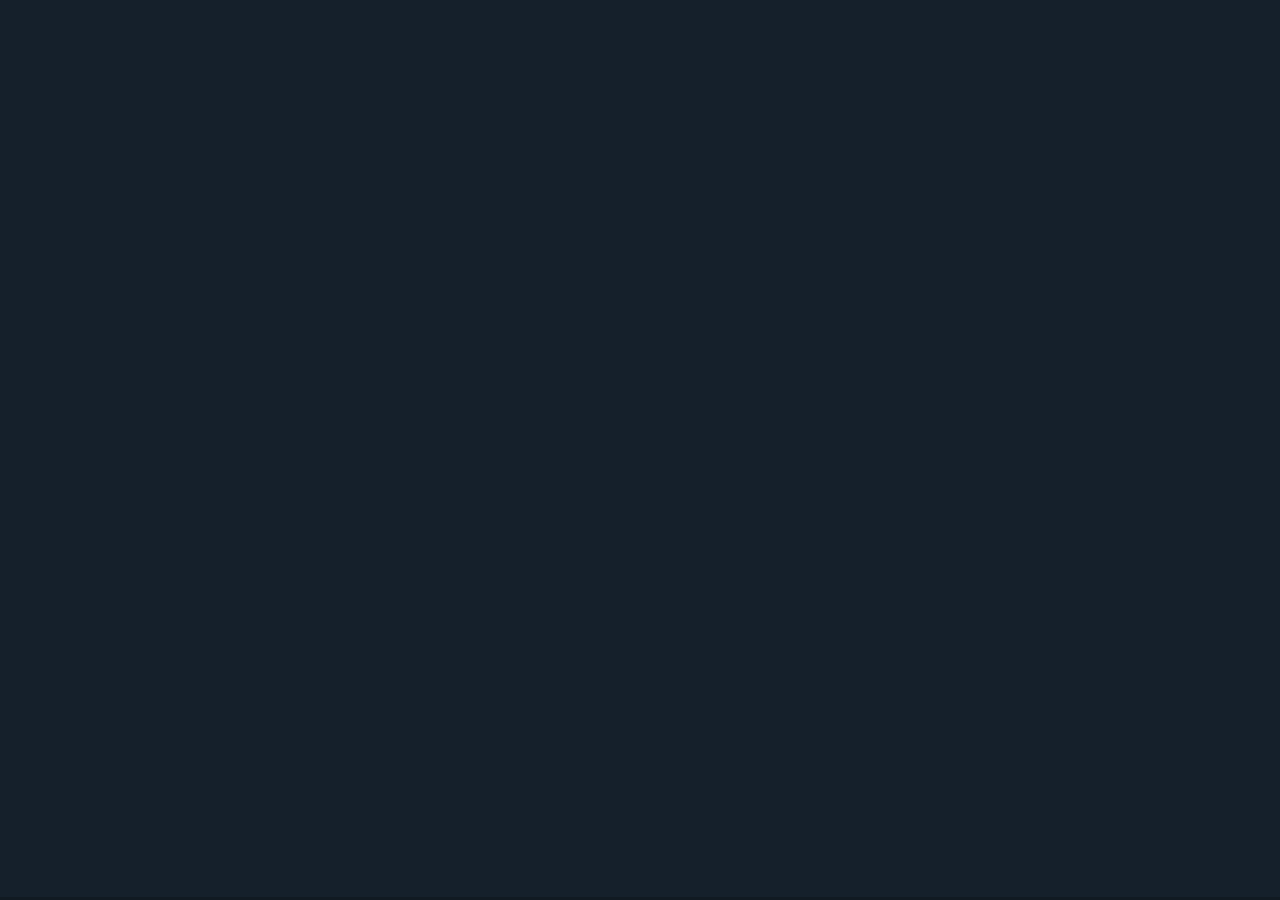
==== commit eae27555: "UPDATE: deck and pitch" ====
--- a/pitch/deck/index.html
+++ b/pitch/deck/index.html
@@ -1,11 +1,14 @@
 <!doctype html>
 <!--
-  SOCAR Hackathon 2026 pitch deck. Run from the repo root:
-    python3 -m http.server 8000 -d pitch/deck      then open http://localhost:8000
+  SOCAR Hackathon 2026 pitch deck. 2D only (SVG and CSS motion, no WebGL). This file is the source;
+  present and upload the one-file build, which needs no server: double-click pitch/RizzML_pitch.html.
+  Rebuild it after editing:  python3 pitch/deck/build.py
+  Slide 1 is blank on purpose: stand there while you are introduced; the live counter starts on the question.
+  Live demo (slide 5): only the app has to run (cd ui && .venv/bin/python -m streamlit run app.py).
+  Before the talk, open slide 5 once and sign in inside it; it stays signed in for the whole talk.
   Keys: arrows / space / clicker = next, F = fullscreen, S = speaker view (notes + timer), Esc = overview,
-  R = reset the barrel counter (it starts when you leave the first slide).
-  PDF for the upload: open http://localhost:8000/?print-pdf and print to PDF.
-  RizzML and <angle-bracket> placeholders wait on the product name, the team and the PTA results.
+  R = reset the live counter (it starts when you leave the first slide).
+  PDF: open the page with ?print-pdf and print to PDF (pitch/RizzML_pitch.pdf is one already made).
 -->
 <html lang="en">
 <head>
@@ -16,9 +19,6 @@
 <link rel="stylesheet" href="deck.css">
 </head>
 <body>
-<canvas id="scene" aria-hidden="true"></canvas>
-<div id="scrim" aria-hidden="true"></div>
-<div id="labels" aria-hidden="true"></div>
 <div id="counter" aria-hidden="true">
   <svg viewBox="0 0 24 24" class="chip"><rect x="5" y="5" width="14" height="14" rx="2"/><path d="M9 2v3M15 2v3M9 19v3M15 19v3M2 9h3M2 15h3M19 9h3M19 15h3"/></svg>
   <div><b id="rates">0</b><span id="tests"></span><small>daily well rates RizzML could compute on one PC since we started</small></div>
@@ -26,7 +26,12 @@
 
 <div class="reveal"><div class="slides">
 
-  <section data-cam="field" data-labels="gl04">
+  <section class="blank" aria-label="Blank start slide">
+    <aside class="notes">Blank on purpose. Stand here while you are introduced. Click to show the question; the live counter starts then.</aside>
+  </section>
+
+  <section>
+    <svg class="diagram field-map" viewBox="0 0 480 380" role="img" aria-label="Map of the field: ten gas-lifted wells, GL-04 marked"></svg>
     <h1>How much oil did GL-04 produce yesterday?</h1>
     <p>Ten wells, nine months: 3.9 million sensor readings, and only 85 measured rates.</p>
     <svg class="trace hook-chart" data-mode="tests" viewBox="0 0 1408 300" role="img"
@@ -35,7 +40,9 @@
     <aside class="notes">0:00–0:45. Ask the question, pause. "Nobody knows." Readings vs rates; one test a month, Canada requires three for wells this size.</aside>
   </section>
 
-  <section data-cam="well">
+  <section>
+    <svg class="diagram month" data-month="2025-04" viewBox="0 0 496 470" role="img"
+         aria-label="GL-04 in April 2025: one day with a measured rate, 29 days unknown"></svg>
     <div class="col">
       <h2>What you can't see, you lose</h2>
       <p>Between tests, engineers estimate, across separate tools and spreadsheets.</p>
@@ -50,7 +57,9 @@
     <aside class="notes">Between tests engineers estimate. More than half of SOCAR's oil is gas-lifted, and every measured rate costs time and hardware: a separator up to $1.5M, a meter $100–250k.</aside>
   </section>
 
-  <section data-cam="cutaway" data-labels="choke valves gauge reservoir">
+  <section>
+    <svg class="diagram well" data-state="flow" viewBox="0 0 560 760" role="img"
+         aria-label="A gas-lifted well: oil, water and gas flow up the tubing past the gas-lift valves and the downhole gauge, out through the choke"></svg>
     <div class="col">
       <h2 class="brand-hero">RizzML</h2>
       <p class="lead">Turns the sensors SOCAR already has into a daily rate for every well, and every shut-in into a reservoir diagnosis.</p>
@@ -61,14 +70,14 @@
     <aside class="notes">0:45–1:05. One sentence; the line draws itself through the test dots. Then click to the demo.</aside>
   </section>
 
-  <section class="demo" data-scene="hide">
-    <div class="demo-fallback"><p>Live demo. Start the app first: <b>streamlit run ui/app.py</b></p></div>
+  <section class="demo">
+    <div class="demo-fallback"><p>Live demo. Start the app first:<br><b>cd ui &amp;&amp; .venv/bin/python -m streamlit run app.py</b></p></div>
     <div class="demo-bar">Live demo, on the test data you gave us</div>
     <iframe class="demo-frame" hidden title="Live demo of the app"></iframe>
     <aside class="notes">1:05–3:35. Upload, Run; narrate the data-quality story during the ~60 s run. VFM view, PTA view, Horner, export. To leave: click the bar at the top of the slide, then press the right arrow.</aside>
   </section>
 
-  <section data-scene="dim">
+  <section>
     <h2>Machine learning lost, physics won</h2>
     <p>Error on oil rate, each well test predicted only from earlier data (time-forward MAPE). Lower is better.</p>
     <div class="bars" role="img" aria-label="Copy last month's test 6.0%, machine learning 5.1%, our physics model 2.7%">
@@ -82,7 +91,7 @@
     <aside class="notes">3:35. ML with 85 labels is no better than copying last month's test. Physics about 2.5%, twice as accurate. The model rediscovered the choke law.</aside>
   </section>
 
-  <section data-scene="dim">
+  <section>
     <h2>Final scores</h2>
     <div class="bars" role="img" aria-label="Error per phase: oil 2.56%, water 3.82%, gas 5.65%">
       <div class="ours"><span class="name">Oil</span><span class="track"><i style="--v:2.56; --c: var(--oil)"></i></span><span class="val">2.56%</span><span class="aux">WAPE 2.33%, R² 0.998</span></div>
@@ -97,7 +106,7 @@
     <aside class="notes">Read the three scores. Norway (Hotvedt et al.) found the same with only well tests. Unseen wells are flagged.</aside>
   </section>
 
-  <section data-cam="field" data-scene="dim">
+  <section>
     <h2>Everyone sells half</h2>
     <div class="camps">
       <div class="camp"><h3>Rates</h3>
@@ -114,7 +123,9 @@
     <aside class="notes">4:55. About thirty products checked. Never pitch against KAPPA: complementary.</aside>
   </section>
 
-  <section data-cam="cutaway" data-state="shut" data-labels="reservoir gauge">
+  <section>
+    <svg class="diagram well" data-state="shut" viewBox="0 0 560 760" role="img"
+         aria-label="The same well shut in: choke closed, flow stopped, pressure building up from the reservoir"></svg>
     <div class="col">
       <h2>Every shut-in becomes a skin number</h2>
       <div class="readout">
@@ -127,17 +138,18 @@
     <aside class="notes">Every shut-in becomes a skin number automatically. PETRONAS cut skin screening from two weeks to one day. One PC, data never leaves.</aside>
   </section>
 
-  <section class="team-slide" data-cam="wide" data-scene="dim">
+  <section class="team-slide">
     <h2>Team</h2>
+    <p class="team-note">**Our team trying to understand the provided data</p>
     <div class="people">
-      <figure><img src="team/rovshan.jpg" alt="Rovshan Agayev" data-initials="RA"><figcaption><b>Rovshan Agayev</b><span class="feat">Physics Olympiad Champion</span>Has a paper on reservoir engineering</figcaption></figure>
-      <figure><img src="team/faig.jpg" alt="Faig Tayibov" data-initials="FT"><figcaption><b>Faig Tayibov</b><span class="feat">2× ICPC Champion</span>Has integrated ML and computer vision into LMS systems</figcaption></figure>
-      <figure><img src="team/tural.jpg" alt="Tural Gasimov" data-initials="TG"><figcaption><b>Tural Gasimov</b><span class="feat">CanSat Global Finalist</span>Has engineered military-grade simulations and software</figcaption></figure>
+      <figure><img class="photo" src="team/lung.jpeg" alt="Rovshan Agabeyov"><figcaption><b>Rovshan Agabeyov</b><span class="edu">ASOIU, Petroleum Engineering</span><span class="feat">Physics Olympics Champion</span>Author of "PI-ML and  Physical Type Curves  for   Water-Injection Wells"</figcaption></figure>
+      <figure><img class="photo" src="team/shifu.jpeg" alt="Tural Gasimov"><figcaption><b>Tural Gasimov</b><span class="edu">ADA, BSc Computer Science<br>ASOIU, MsSc Robotics Engineering</span><span class="feat">CanSat Global Finalist</span>Has engineered military-grade simulations and software</figcaption></figure>
+      <figure><img class="photo" src="team/po.jpeg" alt="Faig Tayibov"><figcaption><b>Faig Tayibov</b><span class="edu">ADA, BSc Computer Science</span><span class="feat">2× ICPC Champion</span>Has integrated AI into LMS systems</figcaption></figure>
     </div>
     <aside class="notes">5:40. "We are RizzML." One line each, in this order.</aside>
   </section>
 
-  <section class="finale" data-cam="wide" data-scene="dim">
+  <section class="finale">
     <div class="fin">
       <p class="fin-lead">What it costs to know a well's rate</p>
       <div class="cost">
@@ -155,7 +167,7 @@
     <aside class="notes">6:00. "In these seven minutes SOCAR ran about one well test. On one PC, RizzML could have computed [right number] daily well rates. Today: a 12-to-24-hour test, once a month, 6% error, up to $250k of hardware per well. RizzML: two hundredths of a second, every day, 2.6%, no new hardware. That saves up to $300k of hardware per well; metering every SOCAR well would cost up to $1.8 billion." Then: "So: how much oil did GL-04 produce yesterday?" Pause. "Now you know. Thank you."</aside>
   </section>
 
-  <section class="refs" data-scene="dim">
+  <section class="refs">
     <h2>References</h2>
     <ol>
       <li>SOCAR Annual Report 2024: 52.4% of oil from gas lift (3,921.7 kt); 5,715 operating wells.</li>
@@ -178,9 +190,11 @@
 <script src="vendor/reveal.js"></script>
 <script src="vendor/notes.js"></script>
 <script>
+  const PRINT = /print-pdf/.test(location.search);
+  if (PRINT) document.querySelector('.slides > section.blank').remove();   // no empty first page in the PDF
   Reveal.initialize({
     width: 1600, height: 900, margin: 0, center: false, hash: true,
-    controls: false, progress: true, transition: 'none', backgroundTransition: 'none',
+    controls: false, progress: true, transition: 'fade', transitionSpeed: 'fast', backgroundTransition: 'none',
     preloadIframes: false, plugins: [RevealNotes],
   });
   // Load the app only if it answers; otherwise the slide keeps its 'start the app' message.
@@ -194,7 +208,7 @@
   Reveal.on('ready', e => probe(e.currentSlide));
   Reveal.on('slidechanged', e => probe(e.currentSlide));
 
-  // Live counter: daily well rates RizzML could compute on one PC since the presenter left slide 1,
+  // Live counter: daily well rates RizzML could compute on one PC since the presenter left the blank slide,
   // from our measured 61.6 s for 2,730 well-days (raw CSV to rates); next to it, the well tests SOCAR
   // runs in the same time if its 5,715 operating wells (Annual Report 2024) are tested monthly.
   // Both stop on the cost slide, which shows the frozen numbers.
@@ -208,7 +222,7 @@
   function showFinale() {
     if (frozen === null) frozen = seconds();                 // stop the counter here
     $('fin-tests').textContent = (frozen * TESTS_PER_S).toFixed(1);
-    const target = frozen * RATES_PER_S, start = performance.now(), dur = calm ? 0 : 1600;
+    const target = frozen * RATES_PER_S, start = performance.now(), dur = calm || PRINT ? 0 : 1600;
     const tick = now => {                                     // our number counts up
       const k = dur ? Math.min(1, (now - start) / dur) : 1;
       $('fin-rates').textContent = fmt(target * (1 - (1 - k) ** 3));
@@ -221,7 +235,7 @@
     box.classList.toggle('away', slide.matches('.demo, .refs, .finale'));
     if (slide.matches('.finale')) showFinale();
   }
-  Reveal.on('ready', e => onSlide(e.currentSlide, e.indexh));
+  Reveal.on('ready', e => { onSlide(e.currentSlide, e.indexh); if (PRINT) { frozen = 7 * 60; showFinale(); } });   // PDF: counter as after 7 min
   Reveal.on('slidechanged', e => onSlide(e.currentSlide, e.indexh));
   Reveal.addKeyBinding({ keyCode: 82, key: 'R', description: 'Reset the counter' }, () => {
     t0 = null; frozen = null; box.classList.remove('on'); $('rates').textContent = '0'; $('tests').textContent = '';
@@ -232,14 +246,8 @@
     $('rates').textContent = fmt(t * RATES_PER_S) + ' rates';
     $('tests').textContent = 'vs ' + (t * TESTS_PER_S).toFixed(1) + ' well tests today';
   }, 200);
-  // team photos: show initials until the picture exists (team/<name>.jpg)
-  for (const img of document.querySelectorAll('.people img')) {
-    const fallback = () => img.replaceWith(Object.assign(document.createElement('span'), { className: 'initials', textContent: img.dataset.initials }));
-    if (img.complete && !img.naturalWidth) fallback(); else img.addEventListener('error', fallback);
-  }
 </script>
-<script type="importmap">{ "imports": { "three": "./vendor/three.module.min.js" } }</script>
-<script type="module" src="scene.js"></script>
+<script src="diagrams.js"></script>
 <script type="module" src="charts.js"></script>
 </body>
 </html>
--- a/pitch/deck/deck.css
+++ b/pitch/deck/deck.css
@@ -20,24 +20,7 @@
 html, body { height: 100%; margin: 0; background: var(--basin); overflow: hidden; }
 body.reveal-viewport { background: var(--basin); }
 
-/* layers: 3D field, scrim for the text column, 3D labels, slides, counter */
-#scene { position: fixed; inset: 0; width: 100vw; height: 100vh; display: block; z-index: 0; transition: opacity .9s ease; }
-body.dim #scene { opacity: .16; }
-body.hide-scene #scene { opacity: 0; }
-#scrim { position: fixed; inset: 0; z-index: 1; pointer-events: none; transition: opacity .9s ease;
-  background: linear-gradient(90deg, rgba(21,32,43,.94) 0%, rgba(21,32,43,.82) 34%, rgba(21,32,43,0) 58%); }
-body.dim #scrim, body.hide-scene #scrim { opacity: 0; }
-#labels { position: fixed; inset: 0; z-index: 2; pointer-events: none;
-  font: 500 16px/1.2 Archivo, system-ui, sans-serif; color: var(--ink-2); }
-#labels .lbl { position: absolute; padding-left: 14px; white-space: nowrap; transform: translateY(-50%);
-  opacity: 0; transition: opacity .6s ease; }
-#labels .lbl::before { content: ""; position: absolute; left: 0; top: 50%; width: 7px; height: 7px;
-  border-radius: 50%; background: var(--ink); transform: translate(-50%, -50%); }
-#labels .lbl.on { opacity: 1; }
-#labels .lbl.key { color: var(--ink); font-weight: 650; }
-#labels .lbl.key::before { background: var(--oil); }
-
-.reveal { z-index: 3; font-family: Archivo, system-ui, sans-serif; color: var(--ink); }
+.reveal { z-index: 1; font-family: Archivo, system-ui, sans-serif; color: var(--ink); }
 .reveal .slides { text-align: left; }
 .reveal .slides > section { height: 900px; padding: 84px 96px 72px; box-sizing: border-box; }
 .reveal .progress { color: var(--oil); height: 3px; }
@@ -109,8 +92,6 @@
 .demo-fallback { position: absolute; inset: 0; display: grid; place-content: center; text-align: center; }
 .demo-fallback p { margin: 0 auto; }
 
-.team { list-style: none; padding: 0; margin: 26px 0 0; font-size: 26px; line-height: 1.7; color: var(--ink-2); }
-.team b { color: var(--ink); font-weight: 650; }
 
 /* comparison finale: the main point, centred */
 .fin { position: absolute; inset: 0; display: flex; flex-direction: column; align-items: center; justify-content: center; text-align: center; padding: 0 96px 120px; }
@@ -132,13 +113,14 @@
 
 /* team: photo, name, one line */
 .team-slide h2 { text-align: center; max-width: none; }
-.people { display: grid; grid-template-columns: repeat(3, 360px); column-gap: 60px; justify-content: center; margin-top: 40px; }
+.team-note { text-align: center; max-width: none; margin: -14px 0 0; font-size: 24px; font-style: italic; color: var(--ink-2); }
+.people { display: grid; grid-template-columns: repeat(3, 360px); column-gap: 60px; justify-content: center; margin-top: 30px; }
 .people figure { margin: 0; text-align: center; }
-.people img, .people .initials { display: block; width: 220px; height: 220px; border-radius: 50%; object-fit: cover;
-  margin: 0 auto; box-shadow: 0 0 0 3px var(--basin), 0 0 0 5px var(--oil); }
-.people .initials { display: grid; place-items: center; background: var(--stratum); color: var(--ink-2);
-  font-stretch: 72%; font-weight: 720; font-size: 72px; }
+.people .photo { display: block; height: 250px; width: auto; max-width: 340px; border-radius: 12px;
+  margin: 0 auto; border: 3px solid var(--oil); box-sizing: content-box; }   /* a border prints in the PDF; a shadow did not */
 .people figcaption { margin: 24px auto 0; font-size: 23px; line-height: 1.35; color: var(--ink-2); max-width: 330px; }
+.people .alias { display: block; font-size: 22px; font-weight: 650; color: var(--oil); margin-bottom: 10px; }
+.people .edu { display: block; font-size: 20px; line-height: 1.3; color: var(--ink-2); margin-bottom: 14px; }
 .people .feat { display: block; font-size: 23px; font-weight: 650; color: var(--ink); margin-bottom: 8px; }
 .people figcaption b { display: block; font-stretch: 72%; font-weight: 720; font-size: 36px; color: var(--ink); margin-bottom: 6px; }
 
@@ -155,9 +137,64 @@
 #counter b { font-stretch: 62%; font-weight: 800; font-size: 40px; line-height: 1; font-variant-numeric: tabular-nums; margin-right: 12px; }
 #counter #tests { font-stretch: 72%; font-weight: 650; font-size: 26px; color: var(--ink-2); font-variant-numeric: tabular-nums; }
 #counter small { display: block; font-size: 15px; color: var(--ink-3); margin-top: 2px; }
+
+/* 2D figures (diagrams.js, charts.js). Drawn complete; motion plays only on the slide being shown. */
+.diagram { position: absolute; display: block; overflow: visible; }
+.diagram text { font-family: Archivo, system-ui, sans-serif; }
+.diagram .lbl { font-size: 19px; fill: var(--ink-2); paint-order: stroke; stroke: var(--basin); stroke-width: 5px; stroke-linejoin: round; }
+.diagram .lbl.key { fill: var(--ink); font-weight: 650; }
+.diagram .cap, .diagram .tick { font-size: 16px; fill: var(--ink-3); }
+.field-map { right: 96px; top: 64px; width: 470px; }
+.field-map .outline { fill: rgba(236,231,220,.025); stroke: var(--stratum); stroke-width: 2; stroke-dasharray: 7 7; }
+.field-map .ping { fill: none; stroke: var(--oil); stroke-width: 2.5; opacity: .6; transform-box: fill-box; transform-origin: center; }
+.month { right: 110px; top: 120px; width: 496px; }
+.month .key { font-size: 21px; fill: var(--ink-2); }
+.month .axis { font-size: 16px; fill: var(--ink-3); }
+.month .end { font-size: 21px; fill: var(--ink); }
+.month .day rect { fill: none; stroke: var(--stratum); stroke-width: 2; }
+.month .day .n { font-size: 14px; fill: var(--ink-3); }
+.month .day .q { font-size: 20px; fill: var(--ink-3); }
+.month .day.hit rect { fill: var(--ink); stroke: var(--ink); }
+.month .day.hit .n, .month .day.hit .q { fill: var(--basin); font-weight: 700; }
+.well { right: 70px; top: 70px; height: 760px; width: auto; }
+.well .bed { fill: none; stroke: rgba(255,255,255,.05); stroke-width: 1.5; }
+.well .flow { fill: none; stroke-width: 4; stroke-linecap: round; stroke-dasharray: 4 14; }
+.well .flow.oil { stroke: var(--oil); } .well .flow.water { stroke: var(--water); } .well .flow.gas { stroke: var(--gas); }
+.well .flow.lift { stroke-width: 3; opacity: .8; }
+.well .flow.inflow { stroke-width: 3; }
+.well[data-state="shut"] .flow { opacity: .18; }
+.well .ring { fill: none; stroke: var(--oil); stroke-width: 2.5; opacity: .5; transform-box: fill-box; transform-origin: center; }
+.well .panel { fill: rgba(21,32,43,.92); stroke: var(--stratum); stroke-width: 2; }
+.well .buildup { fill: none; stroke: var(--oil); stroke-width: 3.5; stroke-linecap: round; stroke-dasharray: 260; }
+
+.reveal .present .field-map .w { animation: pop .5s cubic-bezier(.3,1.5,.6,1) both; animation-delay: calc(var(--i) * 70ms + .2s); }
+.reveal .present .field-map .w { transform-box: fill-box; transform-origin: center; }
+.reveal .present .field-map .ping { animation: ping 2.2s ease-out 1s infinite; }
+.reveal .present .month .day { animation: fadein .35s ease both; animation-delay: calc(var(--i) * 28ms + .2s); }
+.reveal .present .month .day.hit rect { animation: glow 1.2s ease 1.3s both; }
+.reveal .present .well[data-state="flow"] .flow { animation: flow .9s linear infinite; }
+.reveal .present .well[data-state="flow"] .flow.lift { animation-direction: reverse; animation-duration: 1.4s; }
+.reveal .present .well .ring { animation: ripple 2.4s ease-out infinite; animation-delay: calc(var(--k) * .8s); }
+.reveal .present .well .buildup { animation: draw 2.2s cubic-bezier(.6,0,.2,1) .5s both; }
+@keyframes pop { from { opacity: 0; transform: scale(.3); } }
+@keyframes fadein { from { opacity: 0; } }
+@keyframes glow { from { fill: none; stroke: var(--stratum); } }
+@keyframes ping { from { transform: scale(1); opacity: .8; } to { transform: scale(3.2); opacity: 0; } }
+@keyframes flow { to { stroke-dashoffset: -18; } }
+@keyframes ripple { from { transform: scale(.4); opacity: .9; } to { transform: scale(3); opacity: 0; } }
+@keyframes draw { from { stroke-dashoffset: 260; } to { stroke-dashoffset: 0; } }
+
 @media (prefers-reduced-motion: reduce) {
-  #scene, #labels .lbl, #counter { transition: none; }
-  .reveal .present .bars i { animation: none; }
+  #counter { transition: none; }
+  .reveal .present .bars i, .reveal .present .diagram * { animation: none !important; }
   .reveal .present .trace .estimate { transition: none; }
 }
-@media print { #scene, #scrim, #labels, #counter { display: none; } }
+/* PDF (?print-pdf): reveal.js drops slide padding and height when printing; put the slide box back,
+   so text keeps its margins and bottom-anchored charts and sources land where they do on screen. */
+html.reveal-print .reveal .pdf-page > section { width: 1600px !important; height: 900px !important;
+  padding: 84px 96px 72px !important; top: 0 !important; left: 0 !important; }
+html.reveal-print .reveal .pdf-page > section.demo { padding: 0 !important; }
+@media print {
+  #counter { display: none; }
+  .trace .estimate { stroke-dashoffset: 0 !important; }   /* the drawn line, not the empty start of its animation */
+}
